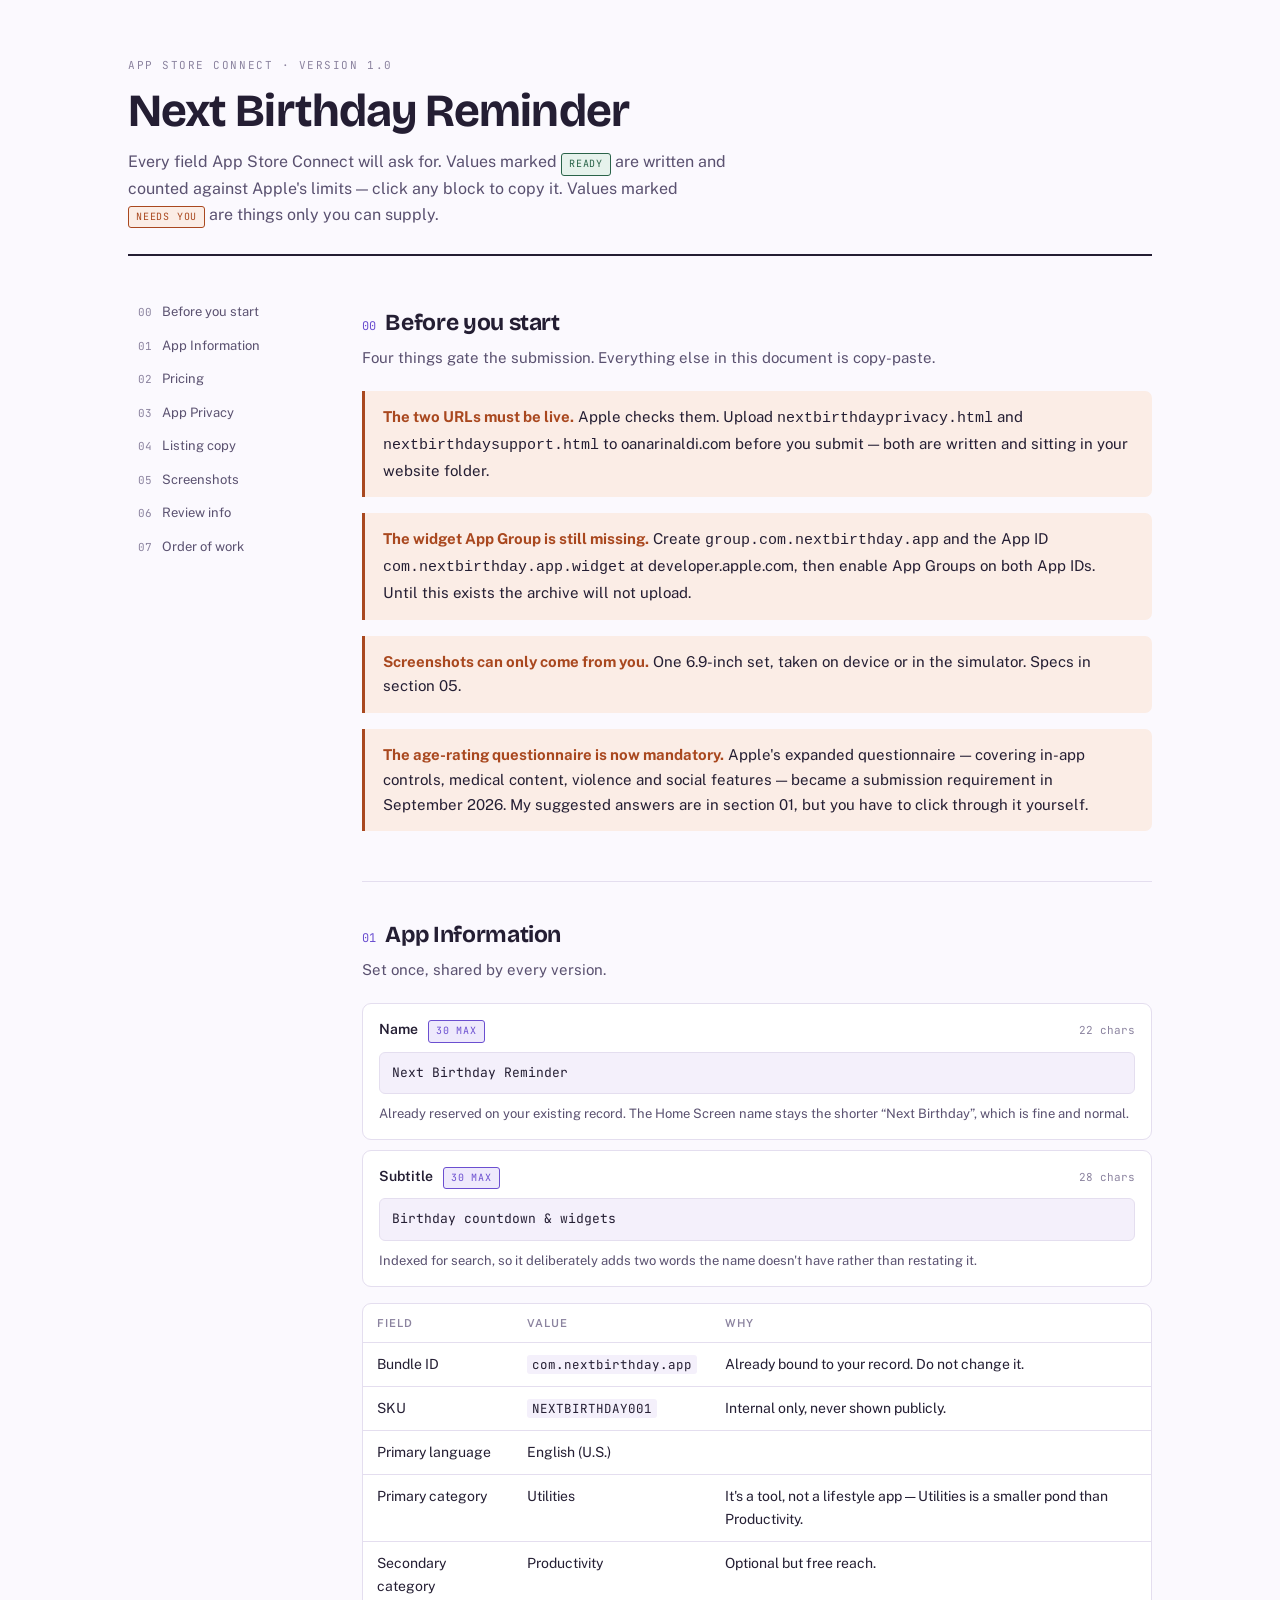
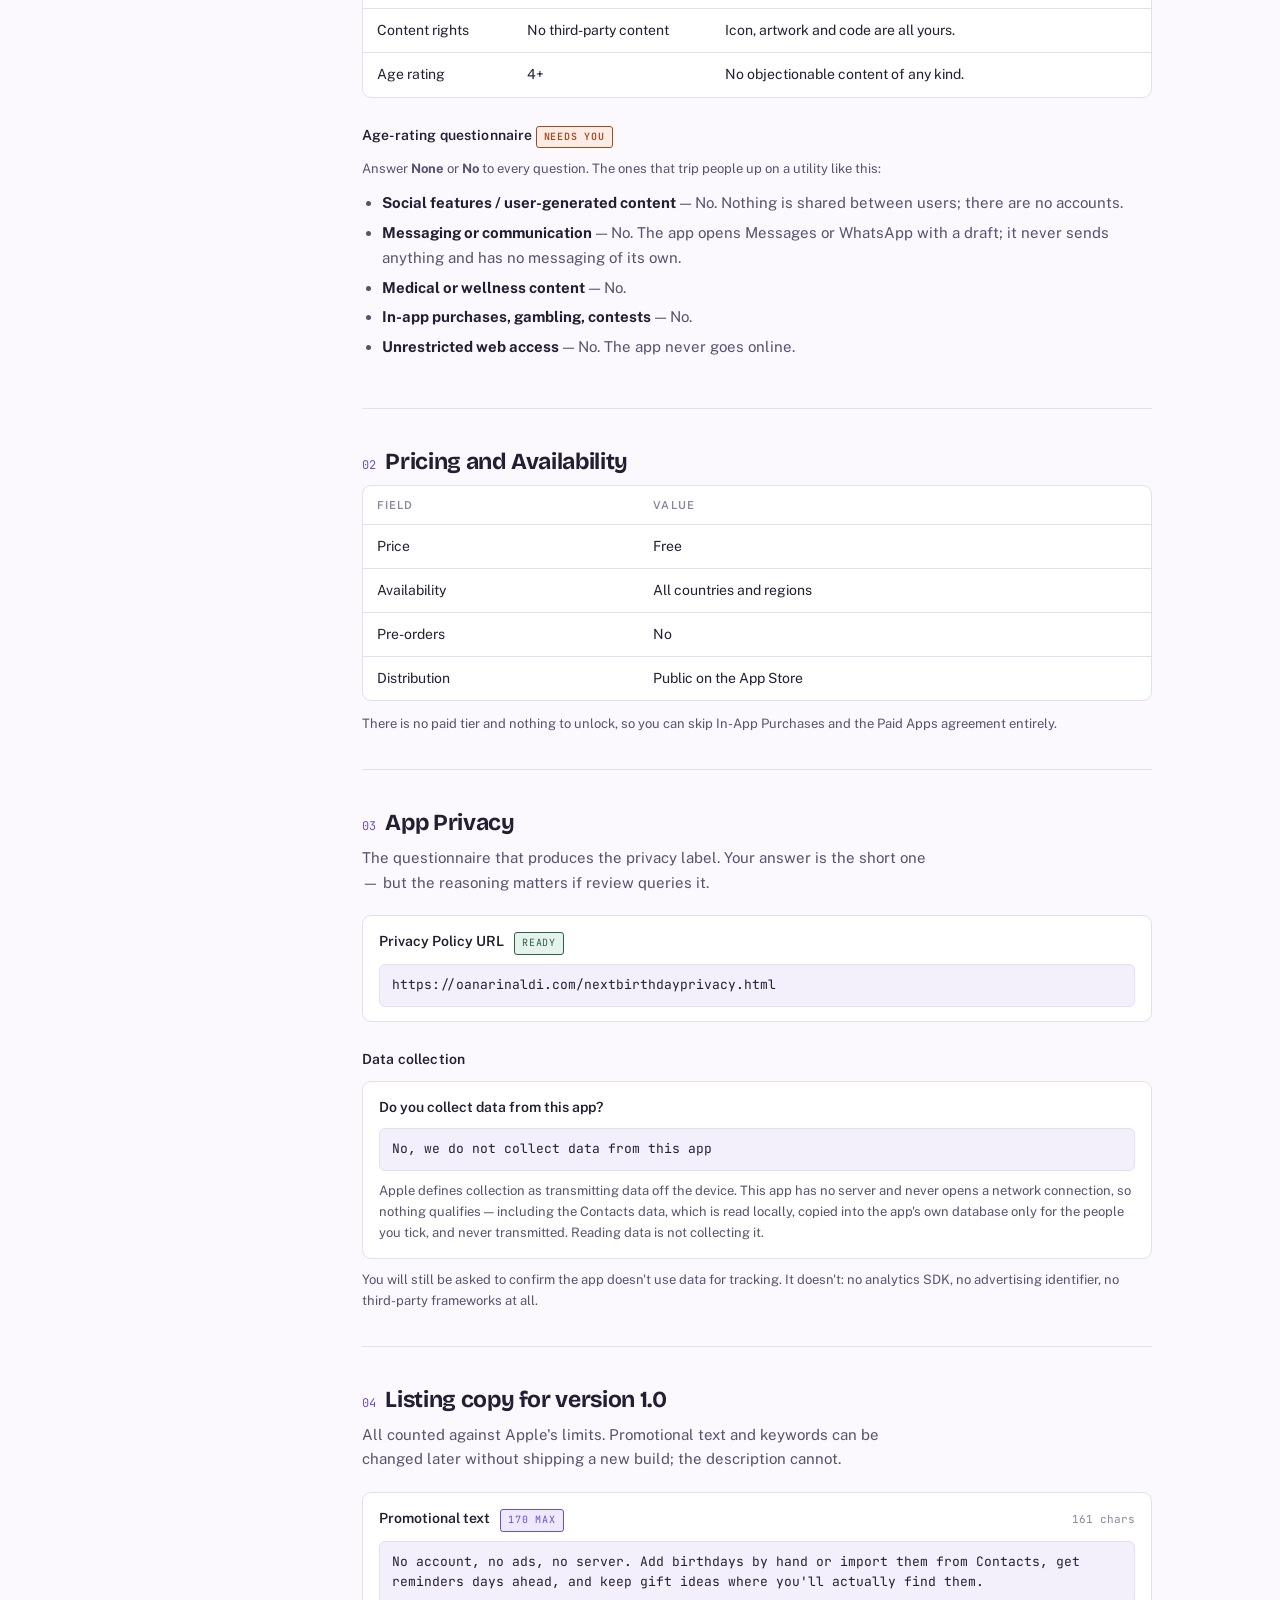
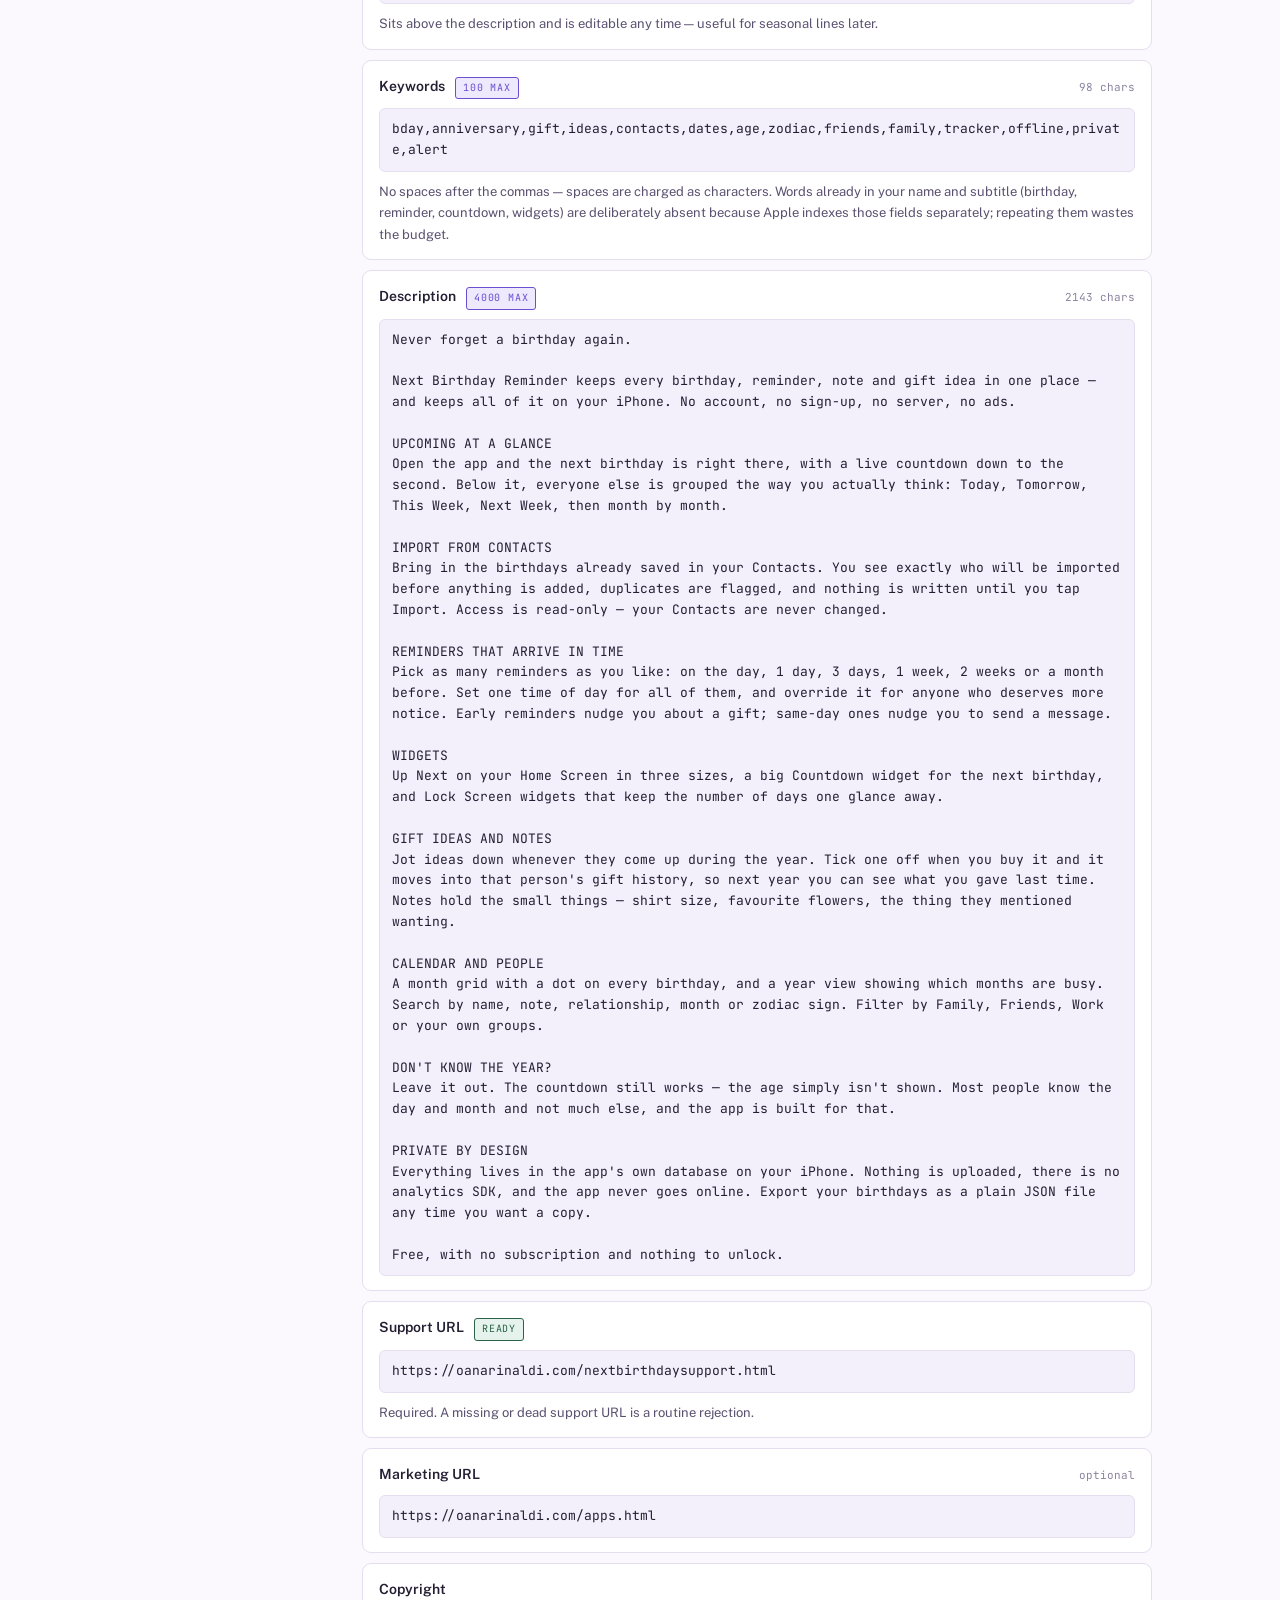
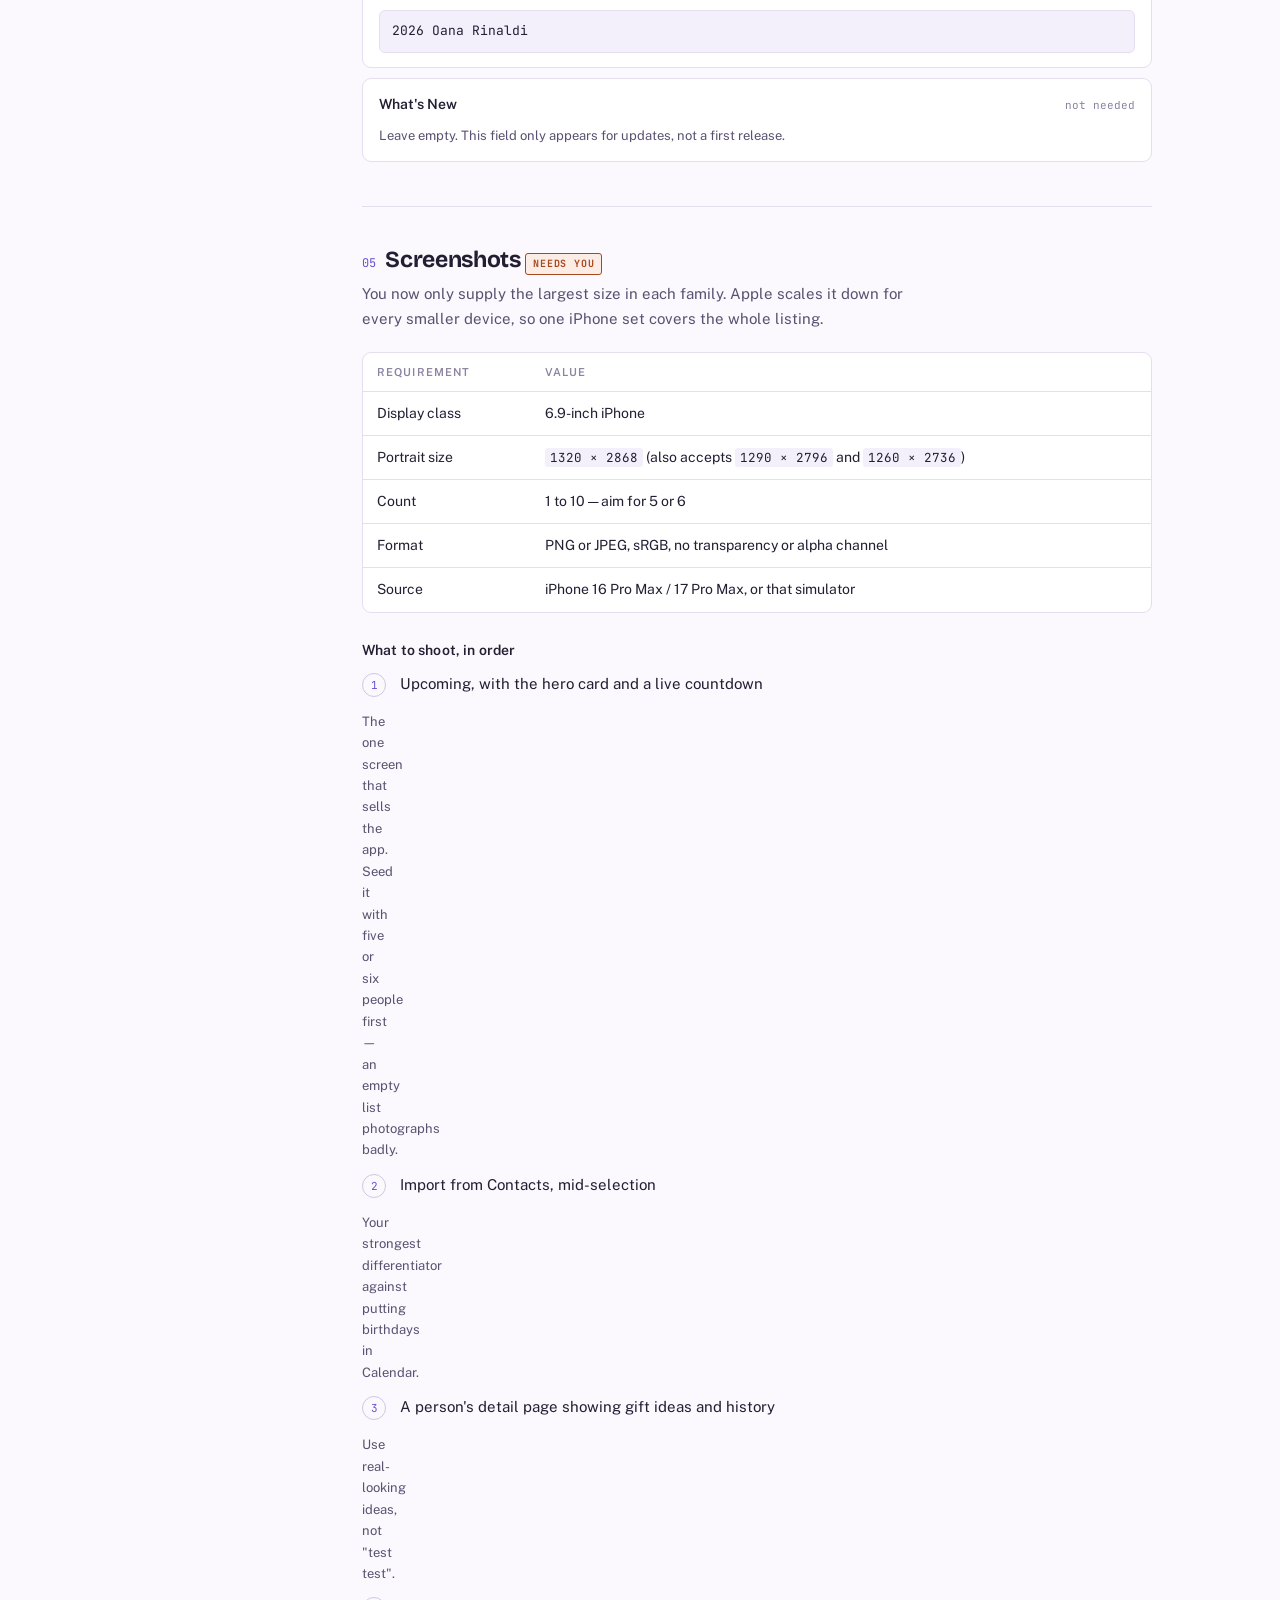
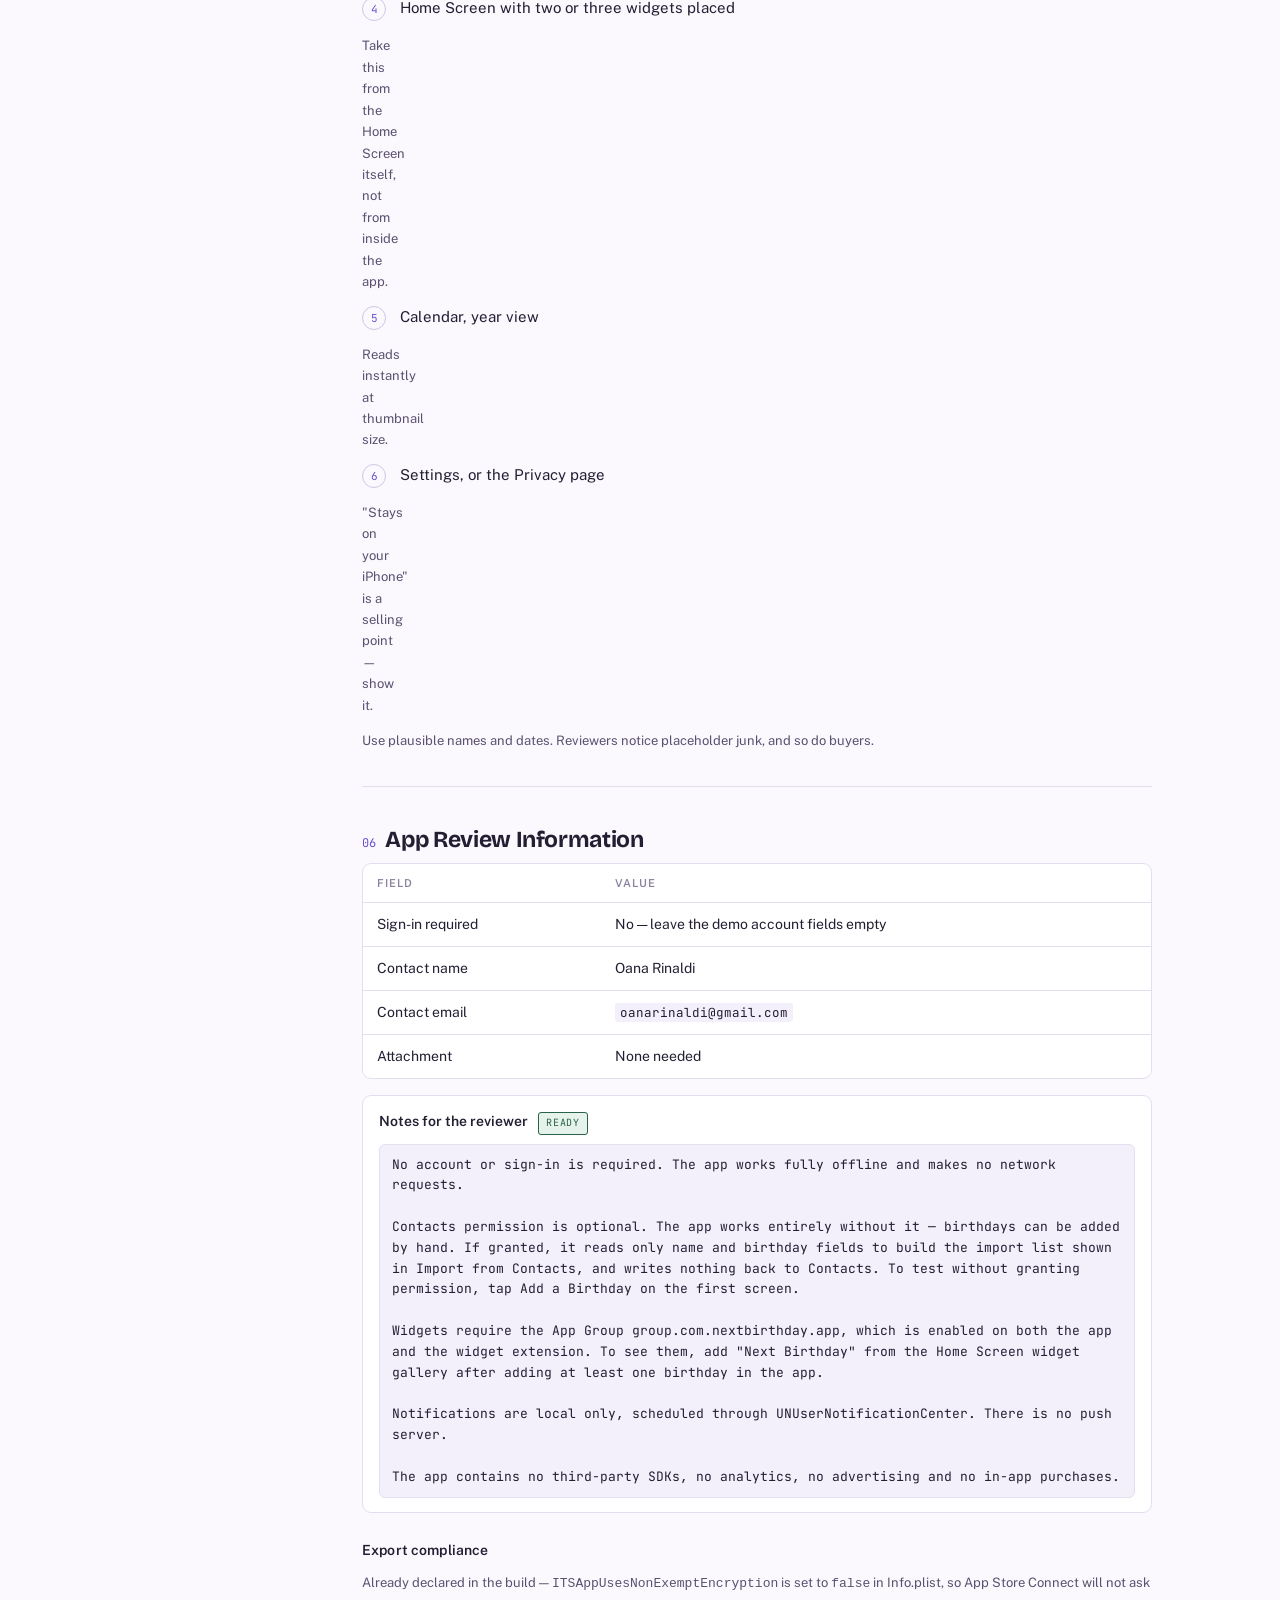
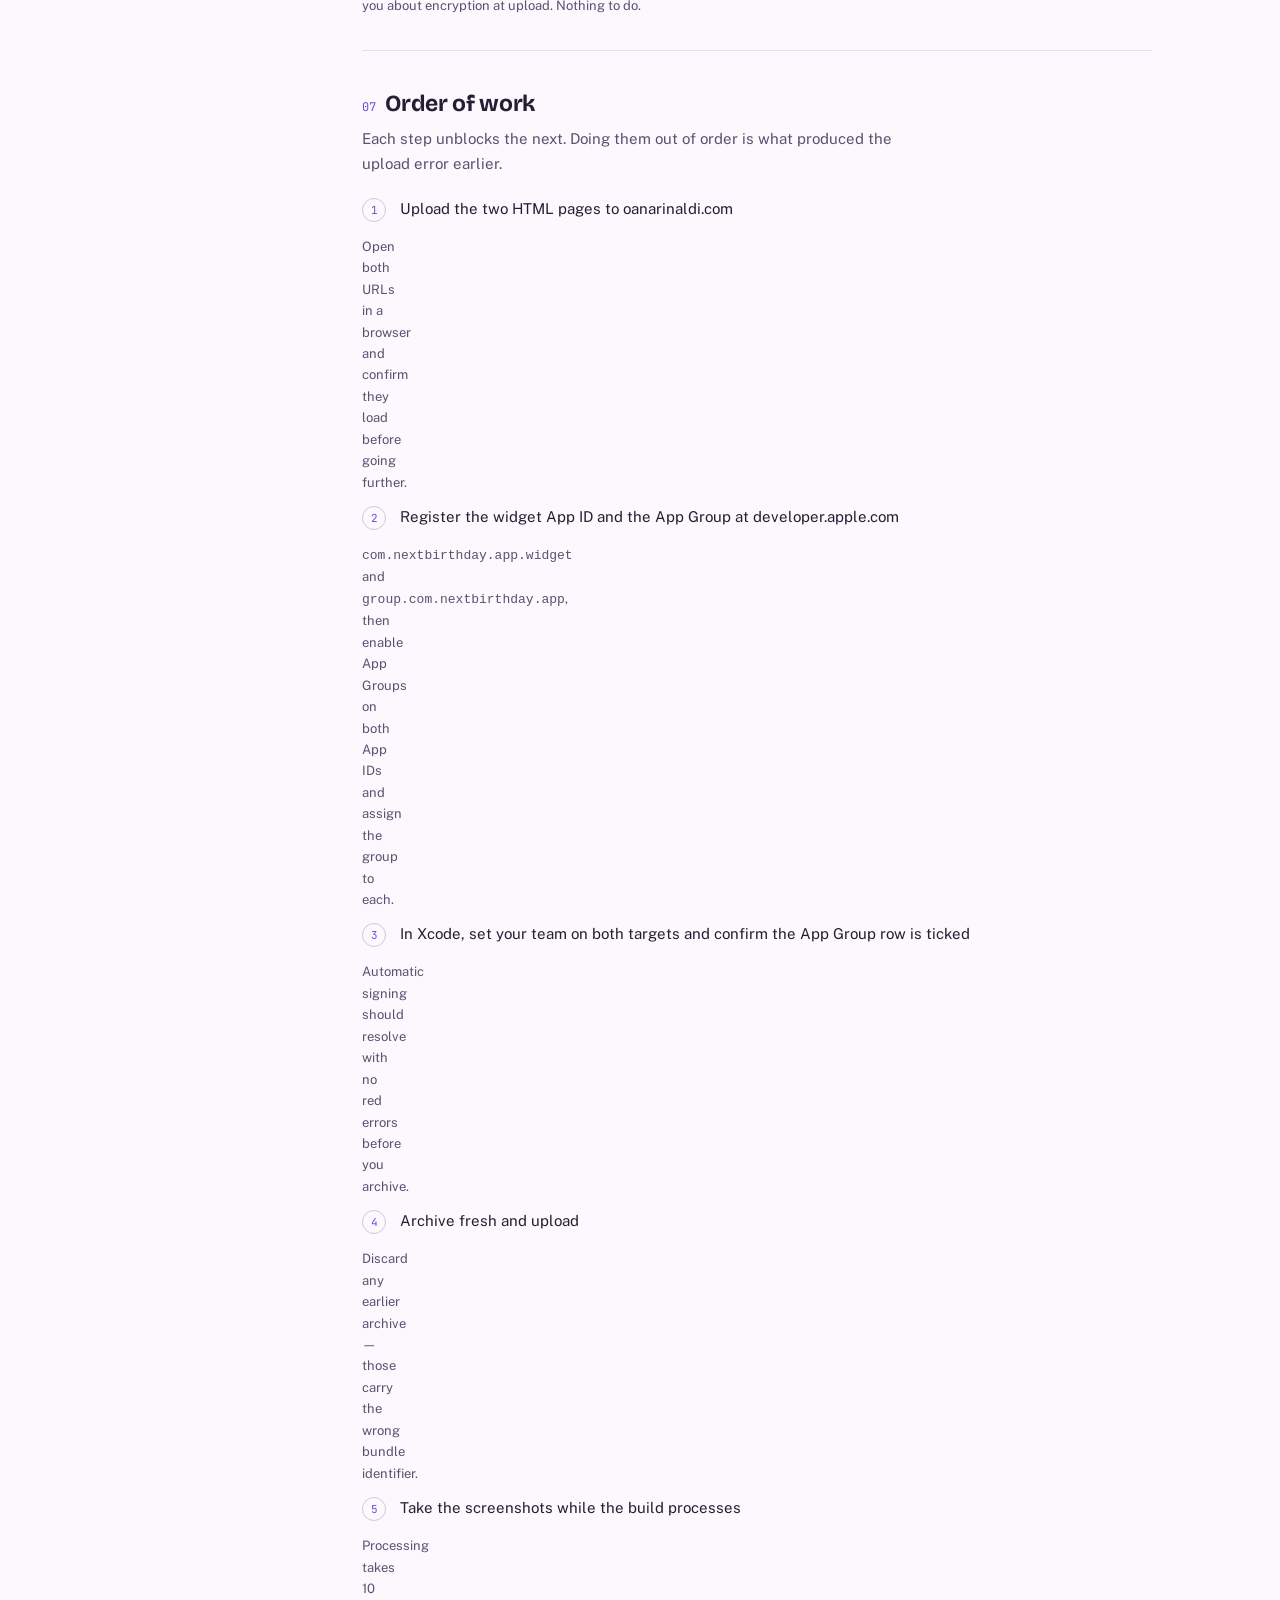
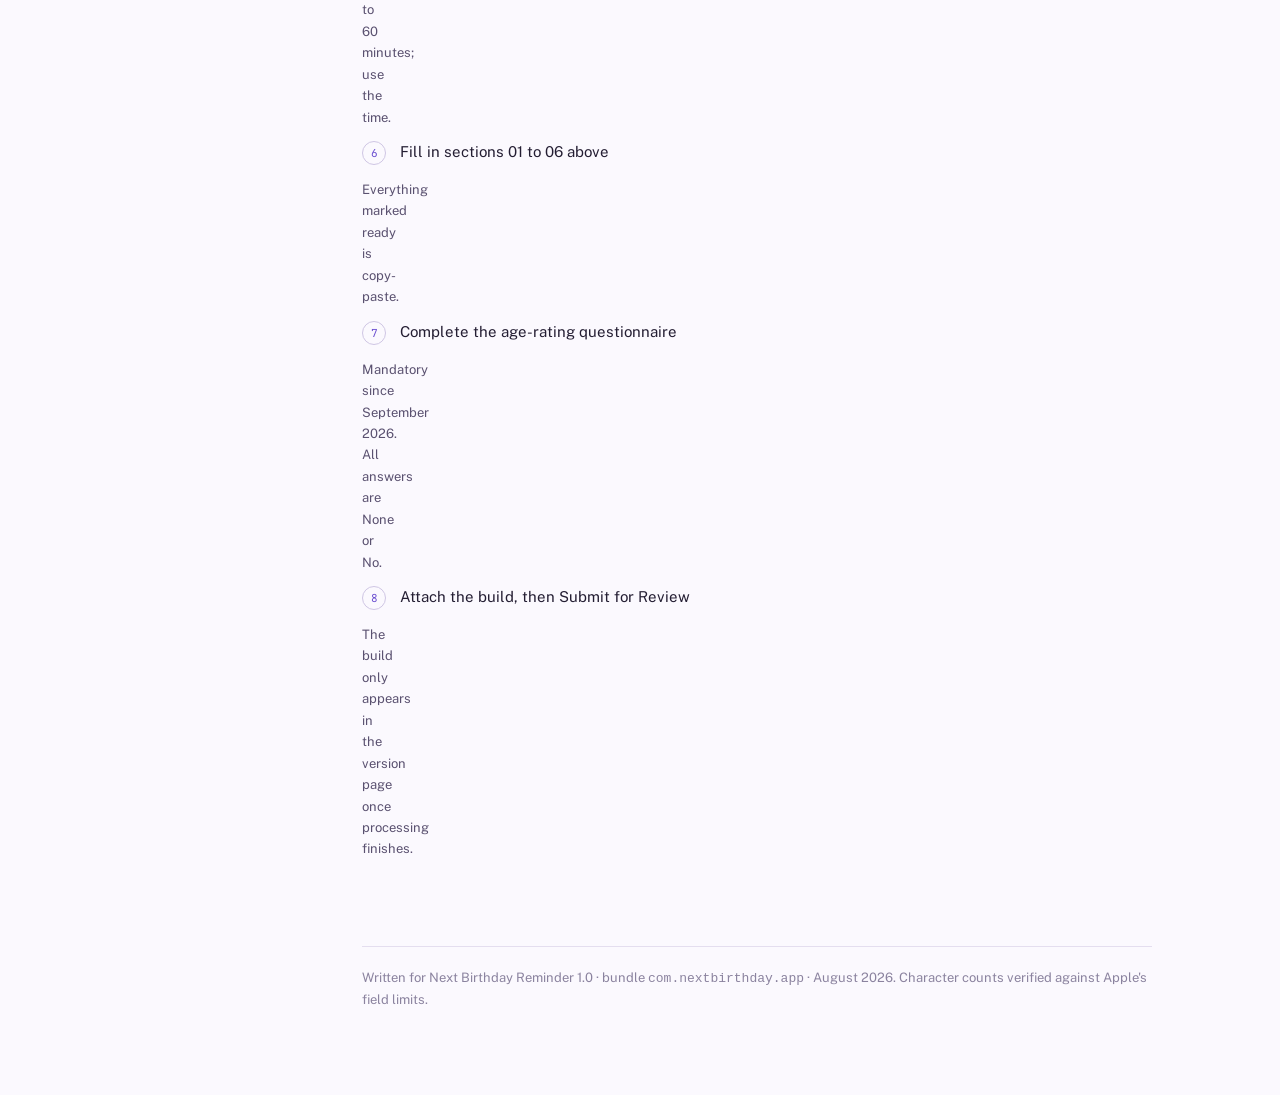
==== APP-STORE-SUBMISSION.html @ 0cb8e8e4 "Initial commit of the Next Birthday iOS app and widgets. Co-authored-by: Cursor <cursoragent@cursor." ====
<!DOCTYPE html>
<html lang="en">
<head>
<meta charset="UTF-8">
<meta name="viewport" content="width=device-width, initial-scale=1">
<title>Next Birthday Reminder — App Store Submission Pack</title>
<style>*,*::before,*::after{box-sizing:border-box}body{margin:0}</style>
<link rel="stylesheet" href="https://fonts.googleapis.com/css2?family=Bricolage+Grotesque:opsz,wght@12..96,500;12..96,700&family=Public+Sans:ital,wght@0,400;0,500;0,600;1,400&family=JetBrains+Mono:wght@400;500&display=swap">

<style>
:root{
  --ground:#FBF9FE; --surface:#FFFFFF; --surface-2:#F4F0FB;
  --ink:#241E33; --ink-2:#5A5170; --ink-3:#8B839F;
  --rule:#E4DEEF; --rule-2:#CFC6E4;
  --accent:#6B4FD0; --accent-soft:#EEE9FC;
  --flag:#A9481F; --flag-soft:#FBEDE6;
  --ok:#2A6349; --ok-soft:#E6F2EC;
}
@media (prefers-color-scheme:dark){
  :root:not([data-theme="light"]){
    --ground:#15121E; --surface:#1D1929; --surface-2:#252036;
    --ink:#F0EBF9; --ink-2:#B7AECF; --ink-3:#867C9F;
    --rule:#332C47; --rule-2:#453C5E;
    --accent:#BBA8FF; --accent-soft:#2A2340;
    --flag:#E5906A; --flag-soft:#33231C;
    --ok:#78C7A1; --ok-soft:#1B2E26;
  }
}
:root[data-theme="dark"]{
  --ground:#15121E; --surface:#1D1929; --surface-2:#252036;
  --ink:#F0EBF9; --ink-2:#B7AECF; --ink-3:#867C9F;
  --rule:#332C47; --rule-2:#453C5E;
  --accent:#BBA8FF; --accent-soft:#2A2340;
  --flag:#E5906A; --flag-soft:#33231C;
  --ok:#78C7A1; --ok-soft:#1B2E26;
}

*{box-sizing:border-box}
body{
  margin:0; background:var(--ground); color:var(--ink);
  font-family:"Public Sans",-apple-system,BlinkMacSystemFont,"Segoe UI",sans-serif;
  font-size:15px; line-height:1.65; -webkit-font-smoothing:antialiased;
}
.wrap{max-width:1080px; margin:0 auto; padding:56px 28px 96px;}

header.masthead{
  display:flex; flex-direction:column; gap:14px;
  padding-bottom:26px; border-bottom:2px solid var(--ink); margin-bottom:8px;
}
.eyebrow{
  font-family:"JetBrains Mono",monospace; font-size:11px; letter-spacing:.14em;
  text-transform:uppercase; color:var(--ink-3);
}
h1{
  font-family:"Bricolage Grotesque","Public Sans",sans-serif; font-weight:700;
  font-size:clamp(30px,5vw,46px); line-height:1.02; margin:0; letter-spacing:-.02em;
  text-wrap:balance;
}
.standfirst{max-width:62ch; color:var(--ink-2); margin:0; font-size:16px;}

.layout{display:grid; grid-template-columns:190px minmax(0,1fr); gap:44px; margin-top:40px;}
@media (max-width:860px){ .layout{grid-template-columns:1fr; gap:24px} nav.rail{position:static !important} }

nav.rail{position:sticky; top:24px; align-self:start; font-size:13px;}
nav.rail ol{list-style:none; margin:0; padding:0; display:flex; flex-direction:column; gap:2px;}
nav.rail a{
  display:flex; gap:10px; padding:5px 8px; border-radius:5px;
  color:var(--ink-2); text-decoration:none; border-left:2px solid transparent;
}
nav.rail a:hover,nav.rail a:focus-visible{background:var(--surface-2); color:var(--ink); border-left-color:var(--accent);}
nav.rail .n{font-family:"JetBrains Mono",monospace; font-size:11px; color:var(--ink-3); padding-top:2px;}

section.block{padding:34px 0; border-top:1px solid var(--rule);}
section.block:first-of-type{border-top:none; padding-top:8px;}
h2{
  font-family:"Bricolage Grotesque","Public Sans",sans-serif; font-weight:700;
  font-size:23px; margin:0 0 4px; letter-spacing:-.015em; text-wrap:balance;
}
h2 .num{font-family:"JetBrains Mono",monospace; font-size:12px; color:var(--accent); margin-right:10px; font-weight:400;}
.lede{color:var(--ink-2); margin:0 0 20px; max-width:64ch;}
h3{font-family:"Public Sans",sans-serif; font-size:14px; font-weight:600; margin:26px 0 10px; letter-spacing:.01em;}

.field{
  background:var(--surface); border:1px solid var(--rule); border-radius:9px;
  padding:14px 16px; display:flex; flex-direction:column; gap:9px; margin-bottom:10px;
}
.fhead{display:flex; align-items:baseline; gap:10px; flex-wrap:wrap;}
.flabel{font-weight:600; font-size:14px;}
.fmeta{font-family:"JetBrains Mono",monospace; font-size:11px; color:var(--ink-3); margin-left:auto; font-variant-numeric:tabular-nums;}
.note{font-size:13px; color:var(--ink-2); margin:0;}

.val{
  font-family:"JetBrains Mono",monospace; font-size:13px; line-height:1.6;
  background:var(--surface-2); border:1px solid var(--rule); border-radius:6px;
  padding:10px 12px; margin:0; white-space:pre-wrap; word-break:break-word;
  cursor:pointer; position:relative; transition:border-color .15s;
}
.val:hover,.val:focus-visible{border-color:var(--accent);}
.val::after{
  content:attr(data-hint); position:absolute; top:6px; right:8px;
  font-size:10px; letter-spacing:.08em; text-transform:uppercase;
  color:var(--ink-3); opacity:0; transition:opacity .15s;
}
.val:hover::after,.val:focus-visible::after,.val.copied::after{opacity:1;}
.val.copied{border-color:var(--ok);}
.val.copied::after{content:"copied"; color:var(--ok);}
.val.tall{max-height:none;}

.chip{
  display:inline-block; font-family:"JetBrains Mono",monospace; font-size:10px;
  letter-spacing:.08em; text-transform:uppercase; padding:2px 7px; border-radius:3px;
  border:1px solid currentColor; white-space:nowrap;
}
.chip.you{color:var(--flag); background:var(--flag-soft);}
.chip.ready{color:var(--ok); background:var(--ok-soft);}
.chip.limit{color:var(--accent); background:var(--accent-soft);}

.callout{
  border-left:3px solid var(--flag); background:var(--flag-soft);
  padding:14px 18px; border-radius:0 7px 7px 0; margin:0 0 16px;
}
.callout p{margin:0 0 8px;} .callout p:last-child{margin:0;}
.callout strong{color:var(--flag);}

table{width:100%; border-collapse:collapse; font-size:14px; margin:0;}
.scroller{overflow-x:auto; border:1px solid var(--rule); border-radius:9px; background:var(--surface);}
th,td{text-align:left; padding:10px 14px; border-bottom:1px solid var(--rule); vertical-align:top;}
th{font-size:11px; letter-spacing:.1em; text-transform:uppercase; color:var(--ink-3); font-weight:600; white-space:nowrap;}
tbody tr:last-child td{border-bottom:none;}
td code{font-family:"JetBrains Mono",monospace; font-size:12.5px; background:var(--surface-2); padding:1px 5px; border-radius:3px;}

ul.plain{margin:0 0 14px; padding-left:20px; color:var(--ink-2);}
ul.plain li{margin-bottom:5px;}
ul.plain li strong{color:var(--ink);}

ol.steps{counter-reset:s; list-style:none; margin:0; padding:0; display:flex; flex-direction:column; gap:12px;}
ol.steps li{counter-increment:s; display:grid; grid-template-columns:26px 1fr; gap:12px; align-items:start;}
ol.steps li::before{
  content:counter(s); font-family:"JetBrains Mono",monospace; font-size:11px;
  width:24px; height:24px; border-radius:50%; border:1px solid var(--rule-2);
  display:flex; align-items:center; justify-content:center; color:var(--accent); margin-top:1px;
}
ol.steps p{margin:0;} ol.steps .sub{font-size:13px; color:var(--ink-2); margin-top:2px;}

footer.end{margin-top:52px; padding-top:20px; border-top:1px solid var(--rule); font-size:13px; color:var(--ink-3);}
a{color:var(--accent);}
@media (prefers-reduced-motion:reduce){*{transition:none !important}}
</style>
</head>
<body>
<div class="wrap">

<header class="masthead">
  <div class="eyebrow">App Store Connect · version 1.0</div>
  <h1>Next Birthday Reminder</h1>
  <p class="standfirst">Every field App Store Connect will ask for. Values marked <span class="chip ready">ready</span> are written and counted against Apple's limits — click any block to copy it. Values marked <span class="chip you">needs you</span> are things only you can supply.</p>
</header>

<div class="layout">

<nav class="rail" aria-label="Sections">
  <ol>
    <li><a href="#blockers"><span class="n">00</span> Before you start</a></li>
    <li><a href="#appinfo"><span class="n">01</span> App Information</a></li>
    <li><a href="#pricing"><span class="n">02</span> Pricing</a></li>
    <li><a href="#privacy"><span class="n">03</span> App Privacy</a></li>
    <li><a href="#listing"><span class="n">04</span> Listing copy</a></li>
    <li><a href="#shots"><span class="n">05</span> Screenshots</a></li>
    <li><a href="#review"><span class="n">06</span> Review info</a></li>
    <li><a href="#order"><span class="n">07</span> Order of work</a></li>
  </ol>
</nav>

<main>

<section class="block" id="blockers">
  <h2><span class="num">00</span>Before you start</h2>
  <p class="lede">Four things gate the submission. Everything else in this document is copy-paste.</p>

  <div class="callout">
    <p><strong>The two URLs must be live.</strong> Apple checks them. Upload <code>nextbirthdayprivacy.html</code> and <code>nextbirthdaysupport.html</code> to oanarinaldi.com before you submit — both are written and sitting in your website folder.</p>
  </div>
  <div class="callout">
    <p><strong>The widget App Group is still missing.</strong> Create <code>group.com.nextbirthday.app</code> and the App ID <code>com.nextbirthday.app.widget</code> at developer.apple.com, then enable App Groups on both App IDs. Until this exists the archive will not upload.</p>
  </div>
  <div class="callout">
    <p><strong>Screenshots can only come from you.</strong> One 6.9-inch set, taken on device or in the simulator. Specs in section 05.</p>
  </div>
  <div class="callout">
    <p><strong>The age-rating questionnaire is now mandatory.</strong> Apple's expanded questionnaire — covering in-app controls, medical content, violence and social features — became a submission requirement in September 2026. My suggested answers are in section 01, but you have to click through it yourself.</p>
  </div>
</section>

<section class="block" id="appinfo">
  <h2><span class="num">01</span>App Information</h2>
  <p class="lede">Set once, shared by every version.</p>

  <div class="field">
    <div class="fhead"><span class="flabel">Name</span><span class="chip limit">30 max</span><span class="fmeta">22 chars</span></div>
    <pre class="val" data-hint="click to copy" tabindex="0">Next Birthday Reminder</pre>
    <p class="note">Already reserved on your existing record. The Home Screen name stays the shorter “Next Birthday”, which is fine and normal.</p>
  </div>

  <div class="field">
    <div class="fhead"><span class="flabel">Subtitle</span><span class="chip limit">30 max</span><span class="fmeta">28 chars</span></div>
    <pre class="val" data-hint="click to copy" tabindex="0">Birthday countdown &amp; widgets</pre>
    <p class="note">Indexed for search, so it deliberately adds two words the name doesn't have rather than restating it.</p>
  </div>

  <div class="scroller" style="margin-top:16px">
    <table>
      <thead><tr><th>Field</th><th>Value</th><th>Why</th></tr></thead>
      <tbody>
        <tr><td>Bundle ID</td><td><code>com.nextbirthday.app</code></td><td>Already bound to your record. Do not change it.</td></tr>
        <tr><td>SKU</td><td><code>NEXTBIRTHDAY001</code></td><td>Internal only, never shown publicly.</td></tr>
        <tr><td>Primary language</td><td>English (U.S.)</td><td></td></tr>
        <tr><td>Primary category</td><td>Utilities</td><td>It's a tool, not a lifestyle app — Utilities is a smaller pond than Productivity.</td></tr>
        <tr><td>Secondary category</td><td>Productivity</td><td>Optional but free reach.</td></tr>
        <tr><td>Content rights</td><td>No third-party content</td><td>Icon, artwork and code are all yours.</td></tr>
        <tr><td>Age rating</td><td>4+</td><td>No objectionable content of any kind.</td></tr>
      </tbody>
    </table>
  </div>

  <h3>Age-rating questionnaire <span class="chip you">needs you</span></h3>
  <p class="note" style="margin-bottom:12px">Answer <strong>None</strong> or <strong>No</strong> to every question. The ones that trip people up on a utility like this:</p>
  <ul class="plain">
    <li><strong>Social features / user-generated content</strong> — No. Nothing is shared between users; there are no accounts.</li>
    <li><strong>Messaging or communication</strong> — No. The app opens Messages or WhatsApp with a draft; it never sends anything and has no messaging of its own.</li>
    <li><strong>Medical or wellness content</strong> — No.</li>
    <li><strong>In-app purchases, gambling, contests</strong> — No.</li>
    <li><strong>Unrestricted web access</strong> — No. The app never goes online.</li>
  </ul>
</section>

<section class="block" id="pricing">
  <h2><span class="num">02</span>Pricing and Availability</h2>
  <div class="scroller">
    <table>
      <thead><tr><th>Field</th><th>Value</th></tr></thead>
      <tbody>
        <tr><td>Price</td><td>Free</td></tr>
        <tr><td>Availability</td><td>All countries and regions</td></tr>
        <tr><td>Pre-orders</td><td>No</td></tr>
        <tr><td>Distribution</td><td>Public on the App Store</td></tr>
      </tbody>
    </table>
  </div>
  <p class="note" style="margin-top:12px">There is no paid tier and nothing to unlock, so you can skip In-App Purchases and the Paid Apps agreement entirely.</p>
</section>

<section class="block" id="privacy">
  <h2><span class="num">03</span>App Privacy</h2>
  <p class="lede">The questionnaire that produces the privacy label. Your answer is the short one — but the reasoning matters if review queries it.</p>

  <div class="field">
    <div class="fhead"><span class="flabel">Privacy Policy URL</span><span class="chip ready">ready</span></div>
    <pre class="val" data-hint="click to copy" tabindex="0">https://oanarinaldi.com/nextbirthdayprivacy.html</pre>
  </div>

  <h3>Data collection</h3>
  <div class="field">
    <div class="fhead"><span class="flabel">Do you collect data from this app?</span></div>
    <pre class="val" data-hint="click to copy" tabindex="0">No, we do not collect data from this app</pre>
    <p class="note">Apple defines collection as transmitting data off the device. This app has no server and never opens a network connection, so nothing qualifies — including the Contacts data, which is read locally, copied into the app's own database only for the people you tick, and never transmitted. Reading data is not collecting it.</p>
  </div>

  <p class="note">You will still be asked to confirm the app doesn't use data for tracking. It doesn't: no analytics SDK, no advertising identifier, no third-party frameworks at all.</p>
</section>

<section class="block" id="listing">
  <h2><span class="num">04</span>Listing copy for version 1.0</h2>
  <p class="lede">All counted against Apple's limits. Promotional text and keywords can be changed later without shipping a new build; the description cannot.</p>

  <div class="field">
    <div class="fhead"><span class="flabel">Promotional text</span><span class="chip limit">170 max</span><span class="fmeta">161 chars</span></div>
    <pre class="val" data-hint="click to copy" tabindex="0">No account, no ads, no server. Add birthdays by hand or import them from Contacts, get reminders days ahead, and keep gift ideas where you'll actually find them.</pre>
    <p class="note">Sits above the description and is editable any time — useful for seasonal lines later.</p>
  </div>

  <div class="field">
    <div class="fhead"><span class="flabel">Keywords</span><span class="chip limit">100 max</span><span class="fmeta">98 chars</span></div>
    <pre class="val" data-hint="click to copy" tabindex="0">bday,anniversary,gift,ideas,contacts,dates,age,zodiac,friends,family,tracker,offline,private,alert</pre>
    <p class="note">No spaces after the commas — spaces are charged as characters. Words already in your name and subtitle (birthday, reminder, countdown, widgets) are deliberately absent because Apple indexes those fields separately; repeating them wastes the budget.</p>
  </div>

  <div class="field">
    <div class="fhead"><span class="flabel">Description</span><span class="chip limit">4000 max</span><span class="fmeta">2143 chars</span></div>
    <pre class="val tall" data-hint="click to copy" tabindex="0">Never forget a birthday again.

Next Birthday Reminder keeps every birthday, reminder, note and gift idea in one place — and keeps all of it on your iPhone. No account, no sign-up, no server, no ads.

UPCOMING AT A GLANCE
Open the app and the next birthday is right there, with a live countdown down to the second. Below it, everyone else is grouped the way you actually think: Today, Tomorrow, This Week, Next Week, then month by month.

IMPORT FROM CONTACTS
Bring in the birthdays already saved in your Contacts. You see exactly who will be imported before anything is added, duplicates are flagged, and nothing is written until you tap Import. Access is read-only — your Contacts are never changed.

REMINDERS THAT ARRIVE IN TIME
Pick as many reminders as you like: on the day, 1 day, 3 days, 1 week, 2 weeks or a month before. Set one time of day for all of them, and override it for anyone who deserves more notice. Early reminders nudge you about a gift; same-day ones nudge you to send a message.

WIDGETS
Up Next on your Home Screen in three sizes, a big Countdown widget for the next birthday, and Lock Screen widgets that keep the number of days one glance away.

GIFT IDEAS AND NOTES
Jot ideas down whenever they come up during the year. Tick one off when you buy it and it moves into that person's gift history, so next year you can see what you gave last time. Notes hold the small things — shirt size, favourite flowers, the thing they mentioned wanting.

CALENDAR AND PEOPLE
A month grid with a dot on every birthday, and a year view showing which months are busy. Search by name, note, relationship, month or zodiac sign. Filter by Family, Friends, Work or your own groups.

DON'T KNOW THE YEAR?
Leave it out. The countdown still works — the age simply isn't shown. Most people know the day and month and not much else, and the app is built for that.

PRIVATE BY DESIGN
Everything lives in the app's own database on your iPhone. Nothing is uploaded, there is no analytics SDK, and the app never goes online. Export your birthdays as a plain JSON file any time you want a copy.

Free, with no subscription and nothing to unlock.</pre>
  </div>

  <div class="field">
    <div class="fhead"><span class="flabel">Support URL</span><span class="chip ready">ready</span></div>
    <pre class="val" data-hint="click to copy" tabindex="0">https://oanarinaldi.com/nextbirthdaysupport.html</pre>
    <p class="note">Required. A missing or dead support URL is a routine rejection.</p>
  </div>

  <div class="field">
    <div class="fhead"><span class="flabel">Marketing URL</span><span class="fmeta">optional</span></div>
    <pre class="val" data-hint="click to copy" tabindex="0">https://oanarinaldi.com/apps.html</pre>
  </div>

  <div class="field">
    <div class="fhead"><span class="flabel">Copyright</span></div>
    <pre class="val" data-hint="click to copy" tabindex="0">2026 Oana Rinaldi</pre>
  </div>

  <div class="field">
    <div class="fhead"><span class="flabel">What's New</span><span class="fmeta">not needed</span></div>
    <p class="note">Leave empty. This field only appears for updates, not a first release.</p>
  </div>
</section>

<section class="block" id="shots">
  <h2><span class="num">05</span>Screenshots <span class="chip you">needs you</span></h2>
  <p class="lede">You now only supply the largest size in each family. Apple scales it down for every smaller device, so one iPhone set covers the whole listing.</p>

  <div class="scroller">
    <table>
      <thead><tr><th>Requirement</th><th>Value</th></tr></thead>
      <tbody>
        <tr><td>Display class</td><td>6.9-inch iPhone</td></tr>
        <tr><td>Portrait size</td><td><code>1320 × 2868</code> (also accepts <code>1290 × 2796</code> and <code>1260 × 2736</code>)</td></tr>
        <tr><td>Count</td><td>1 to 10 — aim for 5 or 6</td></tr>
        <tr><td>Format</td><td>PNG or JPEG, sRGB, no transparency or alpha channel</td></tr>
        <tr><td>Source</td><td>iPhone 16 Pro Max / 17 Pro Max, or that simulator</td></tr>
      </tbody>
    </table>
  </div>

  <h3>What to shoot, in order</h3>
  <ol class="steps">
    <li><p>Upcoming, with the hero card and a live countdown</p><p class="sub">The one screen that sells the app. Seed it with five or six people first — an empty list photographs badly.</p></li>
    <li><p>Import from Contacts, mid-selection</p><p class="sub">Your strongest differentiator against putting birthdays in Calendar.</p></li>
    <li><p>A person's detail page showing gift ideas and history</p><p class="sub">Use real-looking ideas, not "test test".</p></li>
    <li><p>Home Screen with two or three widgets placed</p><p class="sub">Take this from the Home Screen itself, not from inside the app.</p></li>
    <li><p>Calendar, year view</p><p class="sub">Reads instantly at thumbnail size.</p></li>
    <li><p>Settings, or the Privacy page</p><p class="sub">"Stays on your iPhone" is a selling point — show it.</p></li>
  </ol>
  <p class="note" style="margin-top:14px">Use plausible names and dates. Reviewers notice placeholder junk, and so do buyers.</p>
</section>

<section class="block" id="review">
  <h2><span class="num">06</span>App Review Information</h2>

  <div class="scroller" style="margin-bottom:16px">
    <table>
      <thead><tr><th>Field</th><th>Value</th></tr></thead>
      <tbody>
        <tr><td>Sign-in required</td><td>No — leave the demo account fields empty</td></tr>
        <tr><td>Contact name</td><td>Oana Rinaldi</td></tr>
        <tr><td>Contact email</td><td><code>oanarinaldi@gmail.com</code></td></tr>
        <tr><td>Attachment</td><td>None needed</td></tr>
      </tbody>
    </table>
  </div>

  <div class="field">
    <div class="fhead"><span class="flabel">Notes for the reviewer</span><span class="chip ready">ready</span></div>
    <pre class="val tall" data-hint="click to copy" tabindex="0">No account or sign-in is required. The app works fully offline and makes no network requests.

Contacts permission is optional. The app works entirely without it — birthdays can be added by hand. If granted, it reads only name and birthday fields to build the import list shown in Import from Contacts, and writes nothing back to Contacts. To test without granting permission, tap Add a Birthday on the first screen.

Widgets require the App Group group.com.nextbirthday.app, which is enabled on both the app and the widget extension. To see them, add "Next Birthday" from the Home Screen widget gallery after adding at least one birthday in the app.

Notifications are local only, scheduled through UNUserNotificationCenter. There is no push server.

The app contains no third-party SDKs, no analytics, no advertising and no in-app purchases.</pre>
  </div>

  <h3>Export compliance</h3>
  <p class="note">Already declared in the build — <code>ITSAppUsesNonExemptEncryption</code> is set to <code>false</code> in Info.plist, so App Store Connect will not ask you about encryption at upload. Nothing to do.</p>
</section>

<section class="block" id="order">
  <h2><span class="num">07</span>Order of work</h2>
  <p class="lede">Each step unblocks the next. Doing them out of order is what produced the upload error earlier.</p>

  <ol class="steps">
    <li><p>Upload the two HTML pages to oanarinaldi.com</p><p class="sub">Open both URLs in a browser and confirm they load before going further.</p></li>
    <li><p>Register the widget App ID and the App Group at developer.apple.com</p><p class="sub"><code>com.nextbirthday.app.widget</code> and <code>group.com.nextbirthday.app</code>, then enable App Groups on both App IDs and assign the group to each.</p></li>
    <li><p>In Xcode, set your team on both targets and confirm the App Group row is ticked</p><p class="sub">Automatic signing should resolve with no red errors before you archive.</p></li>
    <li><p>Archive fresh and upload</p><p class="sub">Discard any earlier archive — those carry the wrong bundle identifier.</p></li>
    <li><p>Take the screenshots while the build processes</p><p class="sub">Processing takes 10 to 60 minutes; use the time.</p></li>
    <li><p>Fill in sections 01 to 06 above</p><p class="sub">Everything marked ready is copy-paste.</p></li>
    <li><p>Complete the age-rating questionnaire</p><p class="sub">Mandatory since September 2026. All answers are None or No.</p></li>
    <li><p>Attach the build, then Submit for Review</p><p class="sub">The build only appears in the version page once processing finishes.</p></li>
  </ol>
</section>

<footer class="end">
  Written for Next Birthday Reminder 1.0 · bundle <code>com.nextbirthday.app</code> · August 2026. Character counts verified against Apple's field limits.
</footer>

</main>
</div>
</div>

<script>
document.querySelectorAll('.val').forEach(function(el){
  function grab(){
    var text = el.textContent;
    try{
      var r = document.createRange(); r.selectNodeContents(el);
      var s = window.getSelection(); s.removeAllRanges(); s.addRange(r);
    }catch(e){}
    try{
      navigator.clipboard.writeText(text).then(function(){
        el.classList.add('copied');
        setTimeout(function(){ el.classList.remove('copied'); }, 1600);
      }, function(){});
    }catch(e){}
  }
  el.addEventListener('click', grab);
  el.addEventListener('keydown', function(e){
    if(e.key === 'Enter' || e.key === ' '){ e.preventDefault(); grab(); }
  });
});
</script>
</body>
</html>
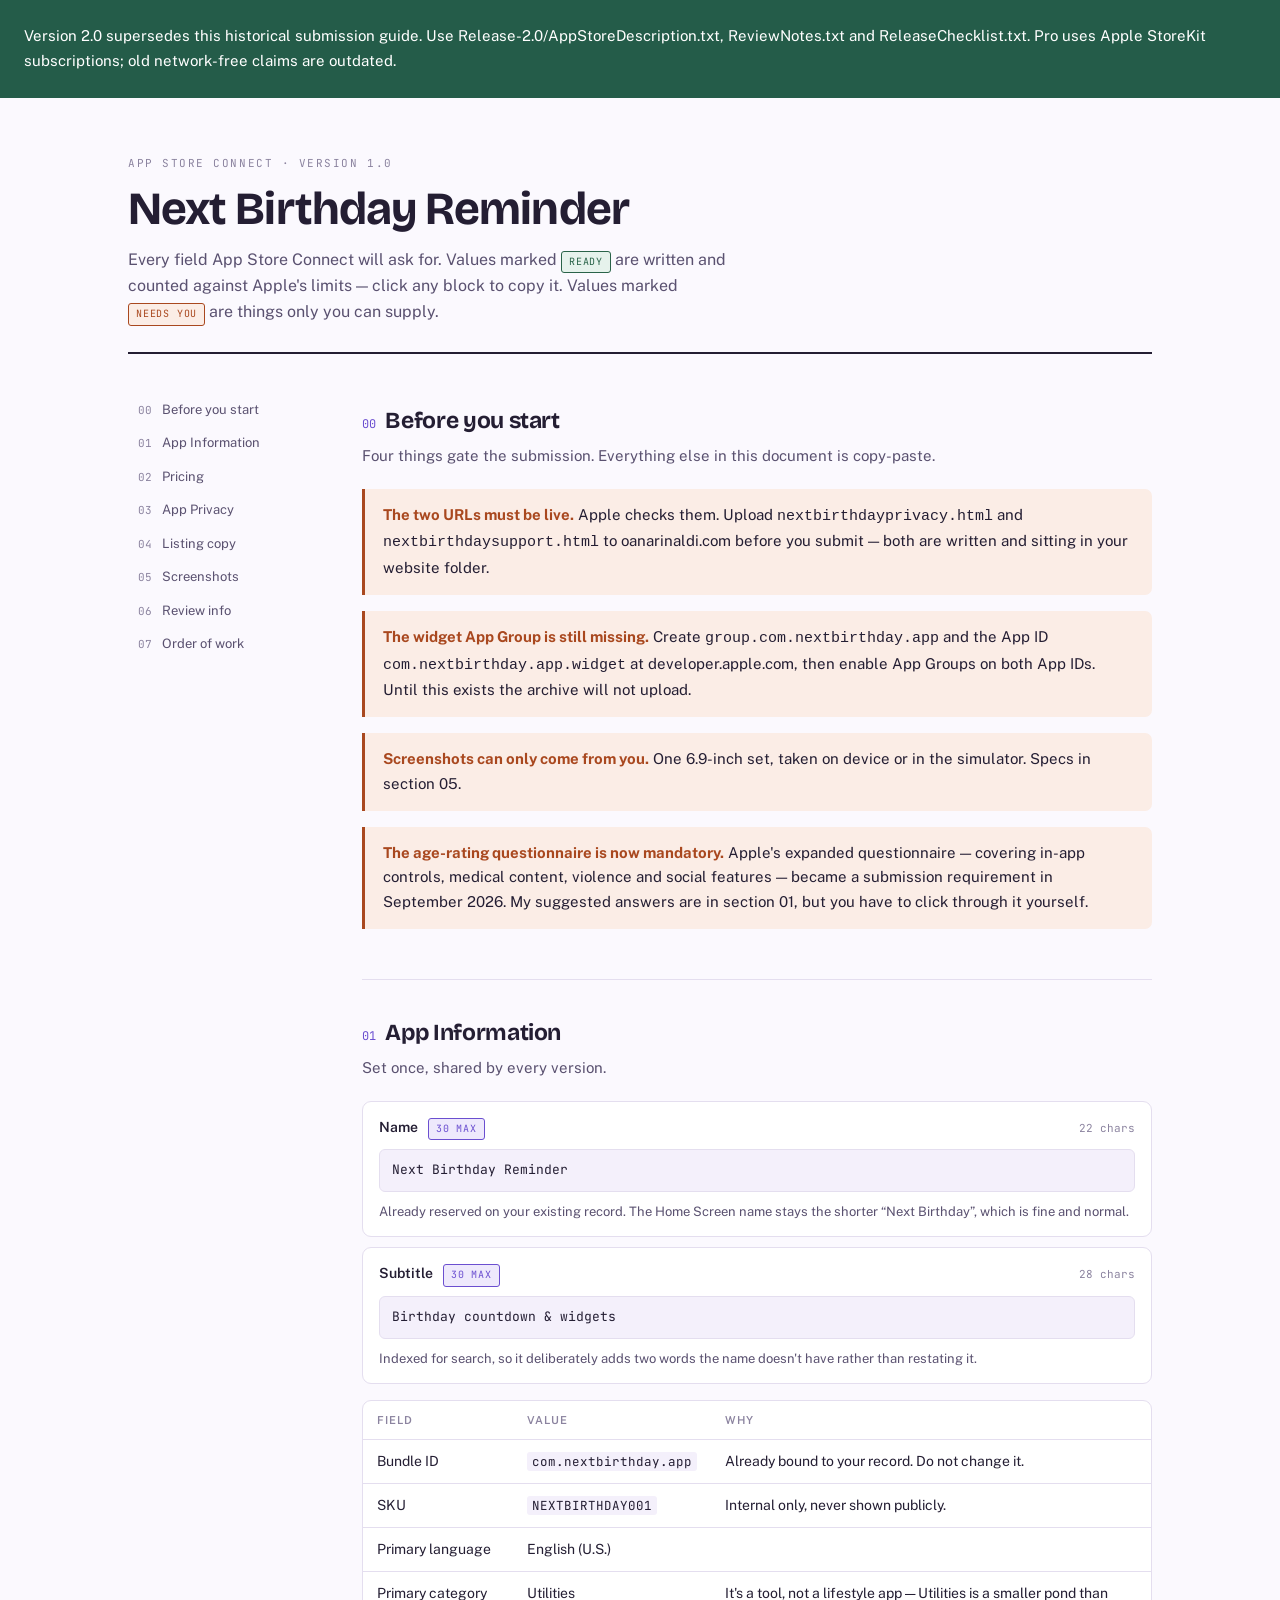
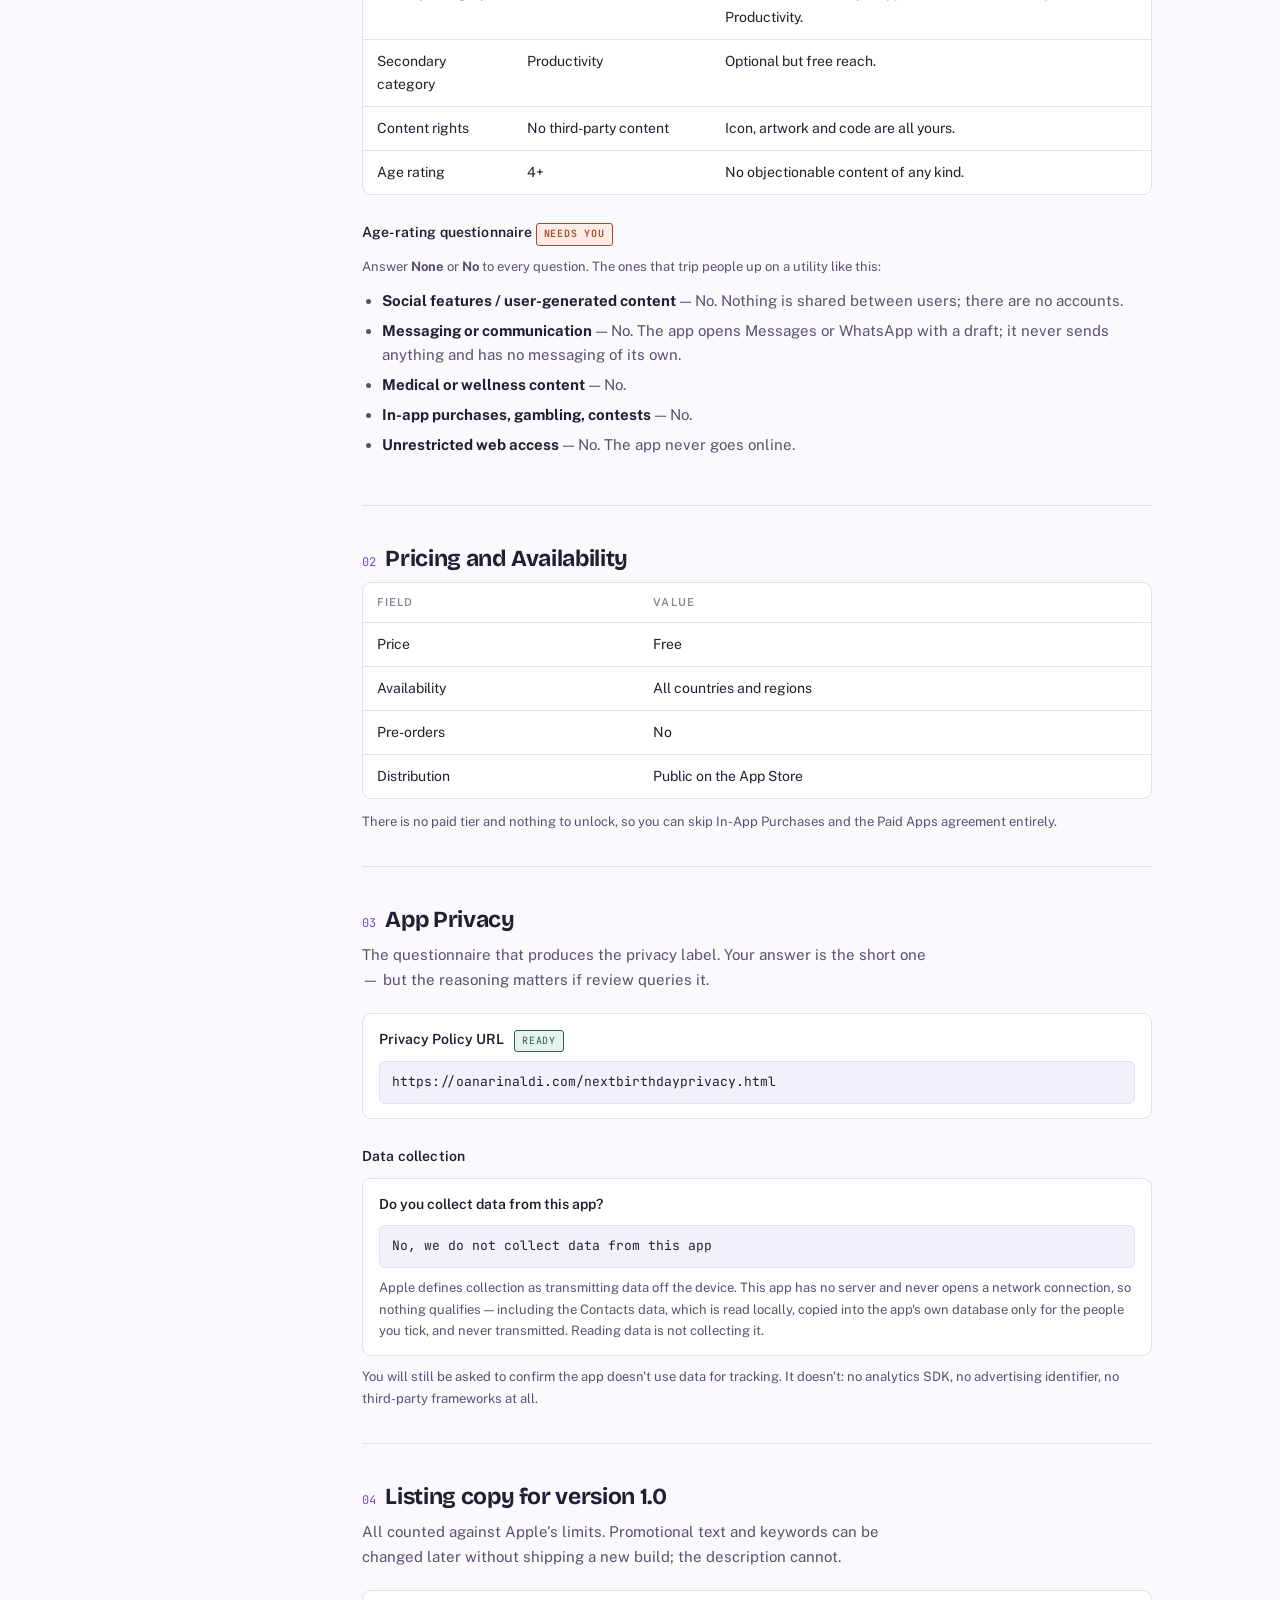
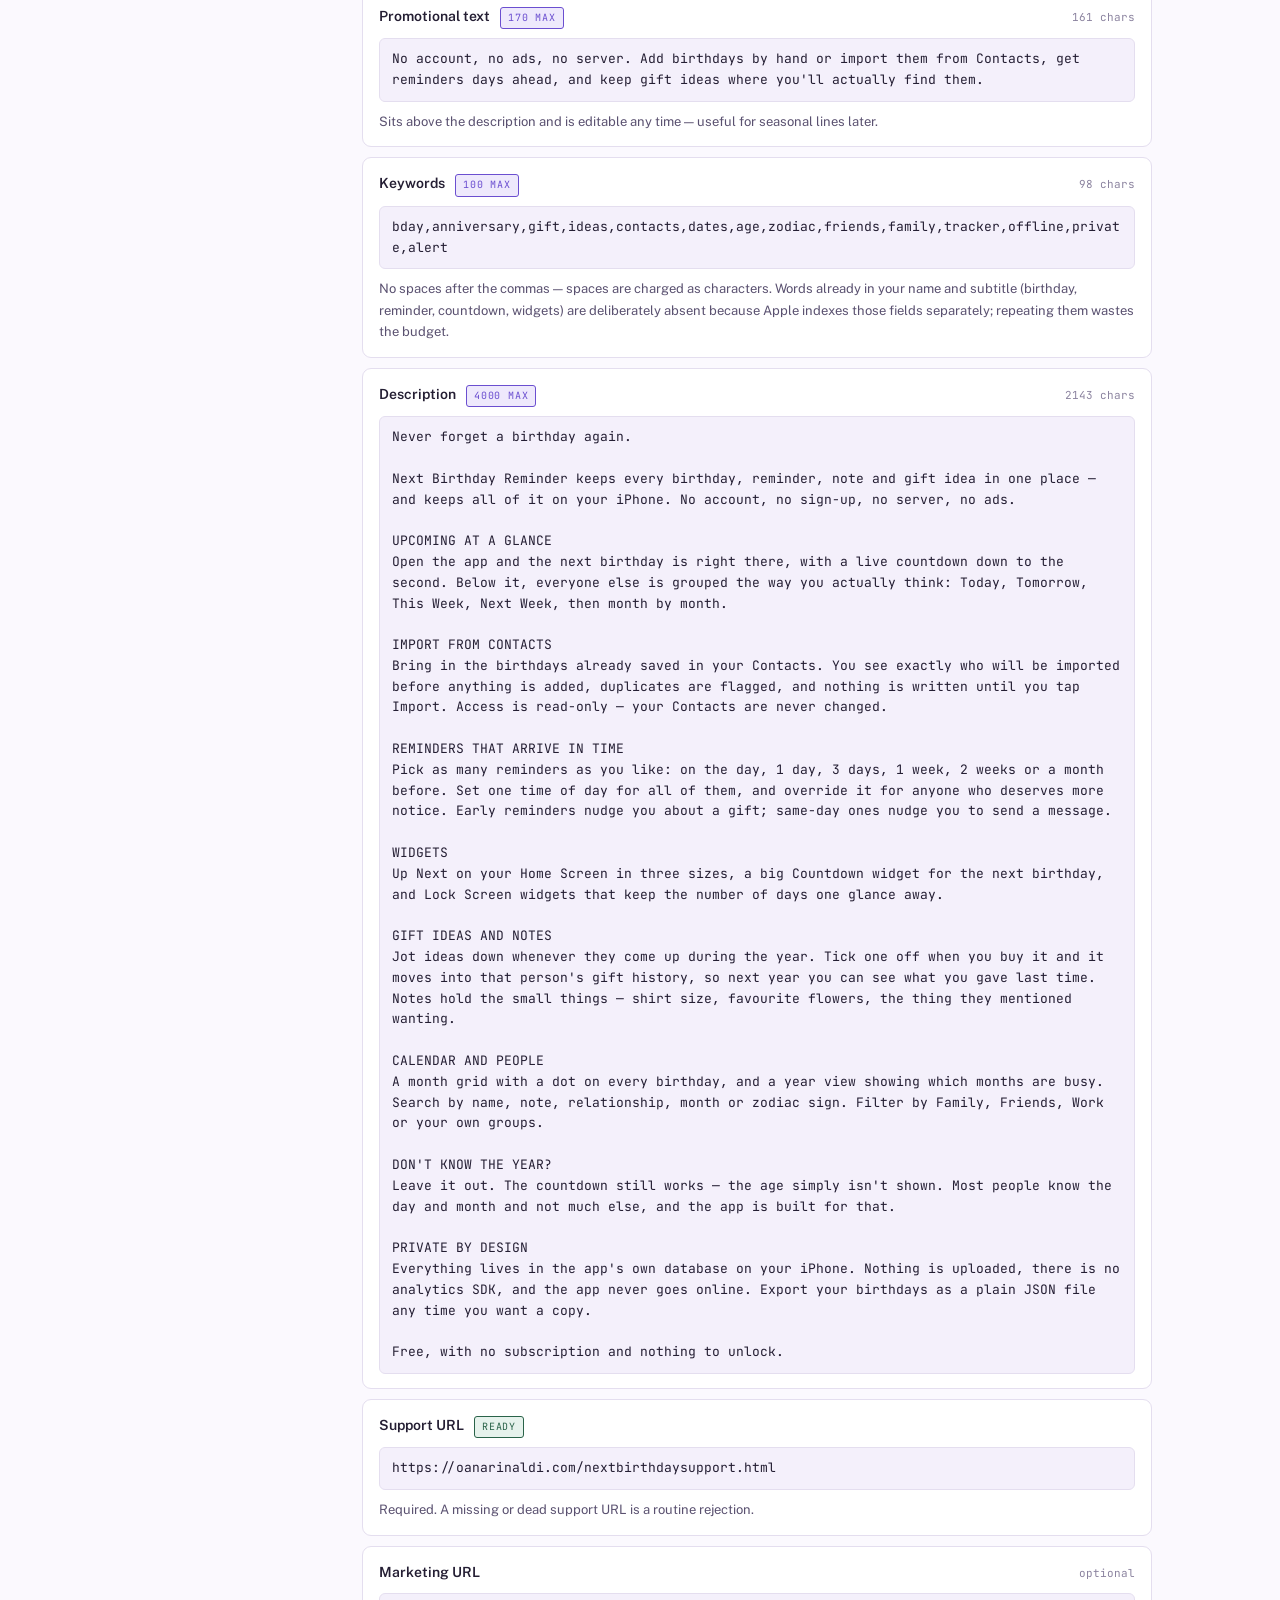
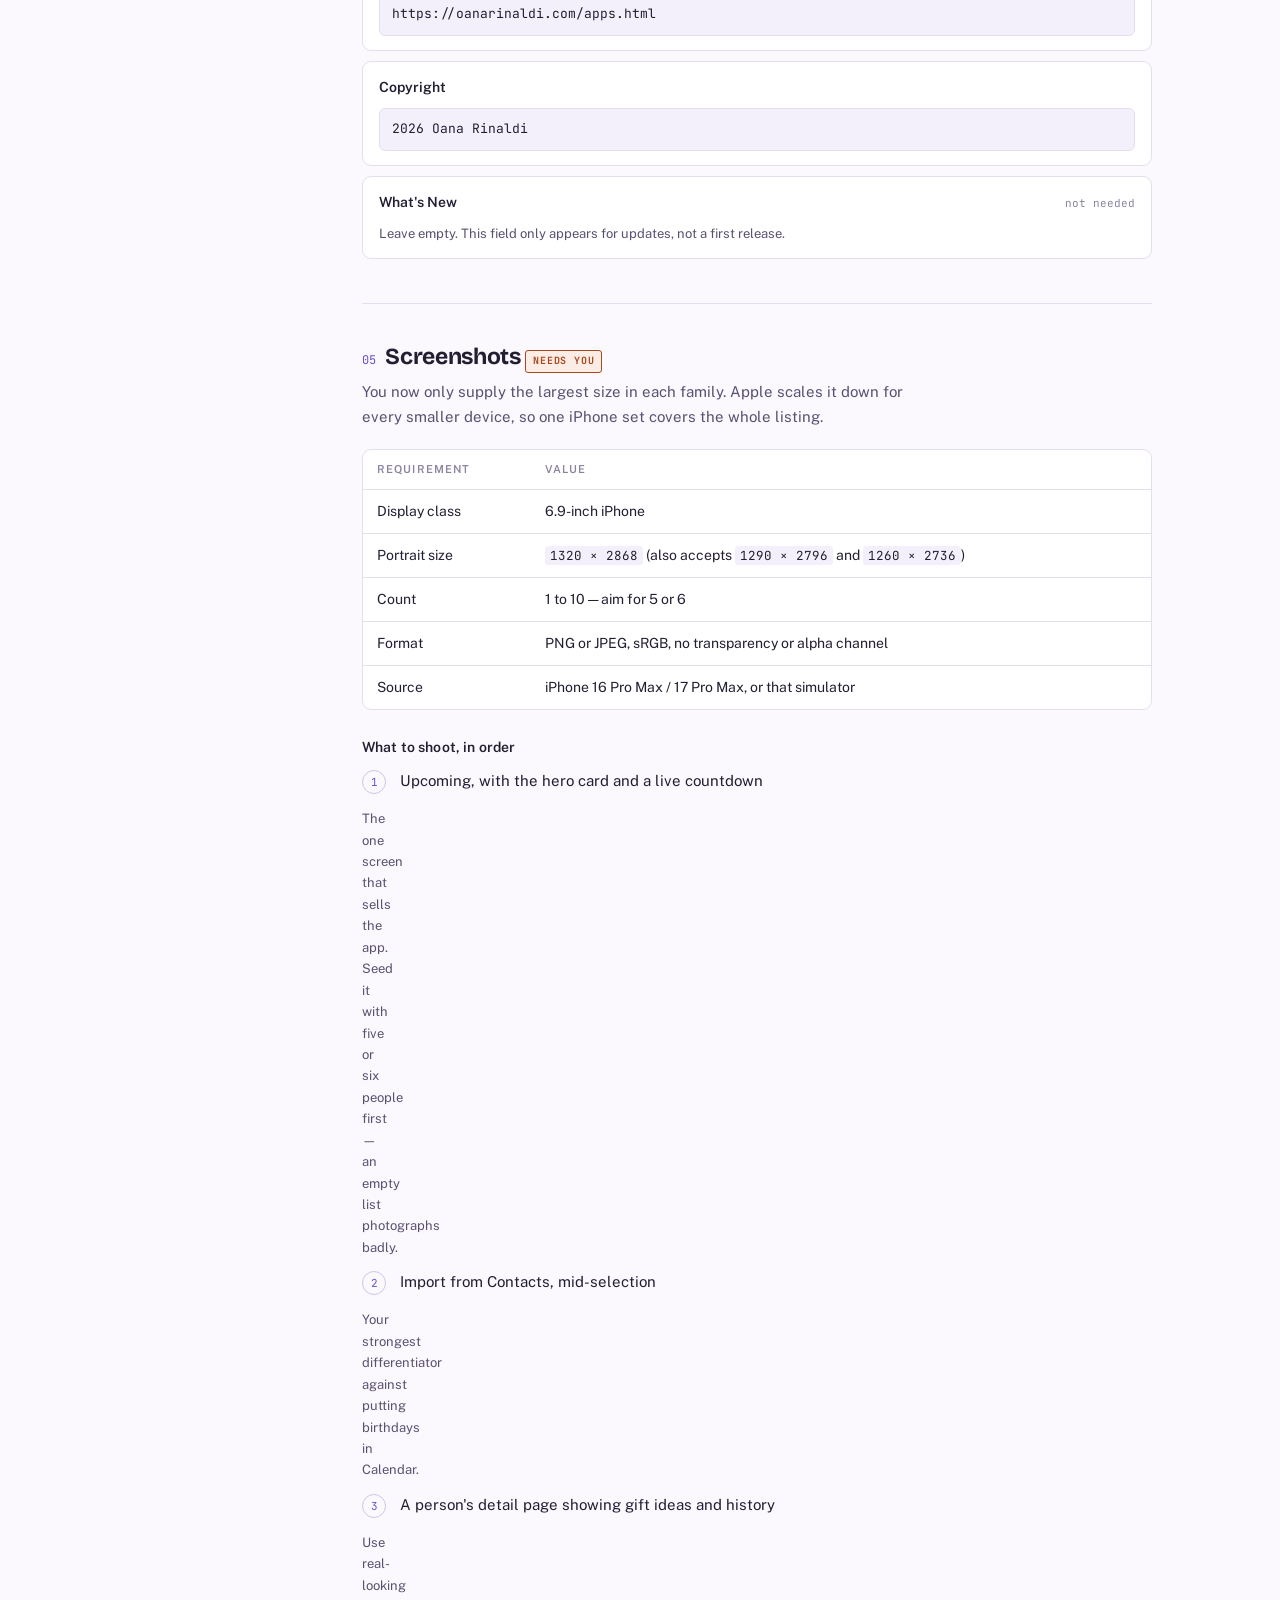
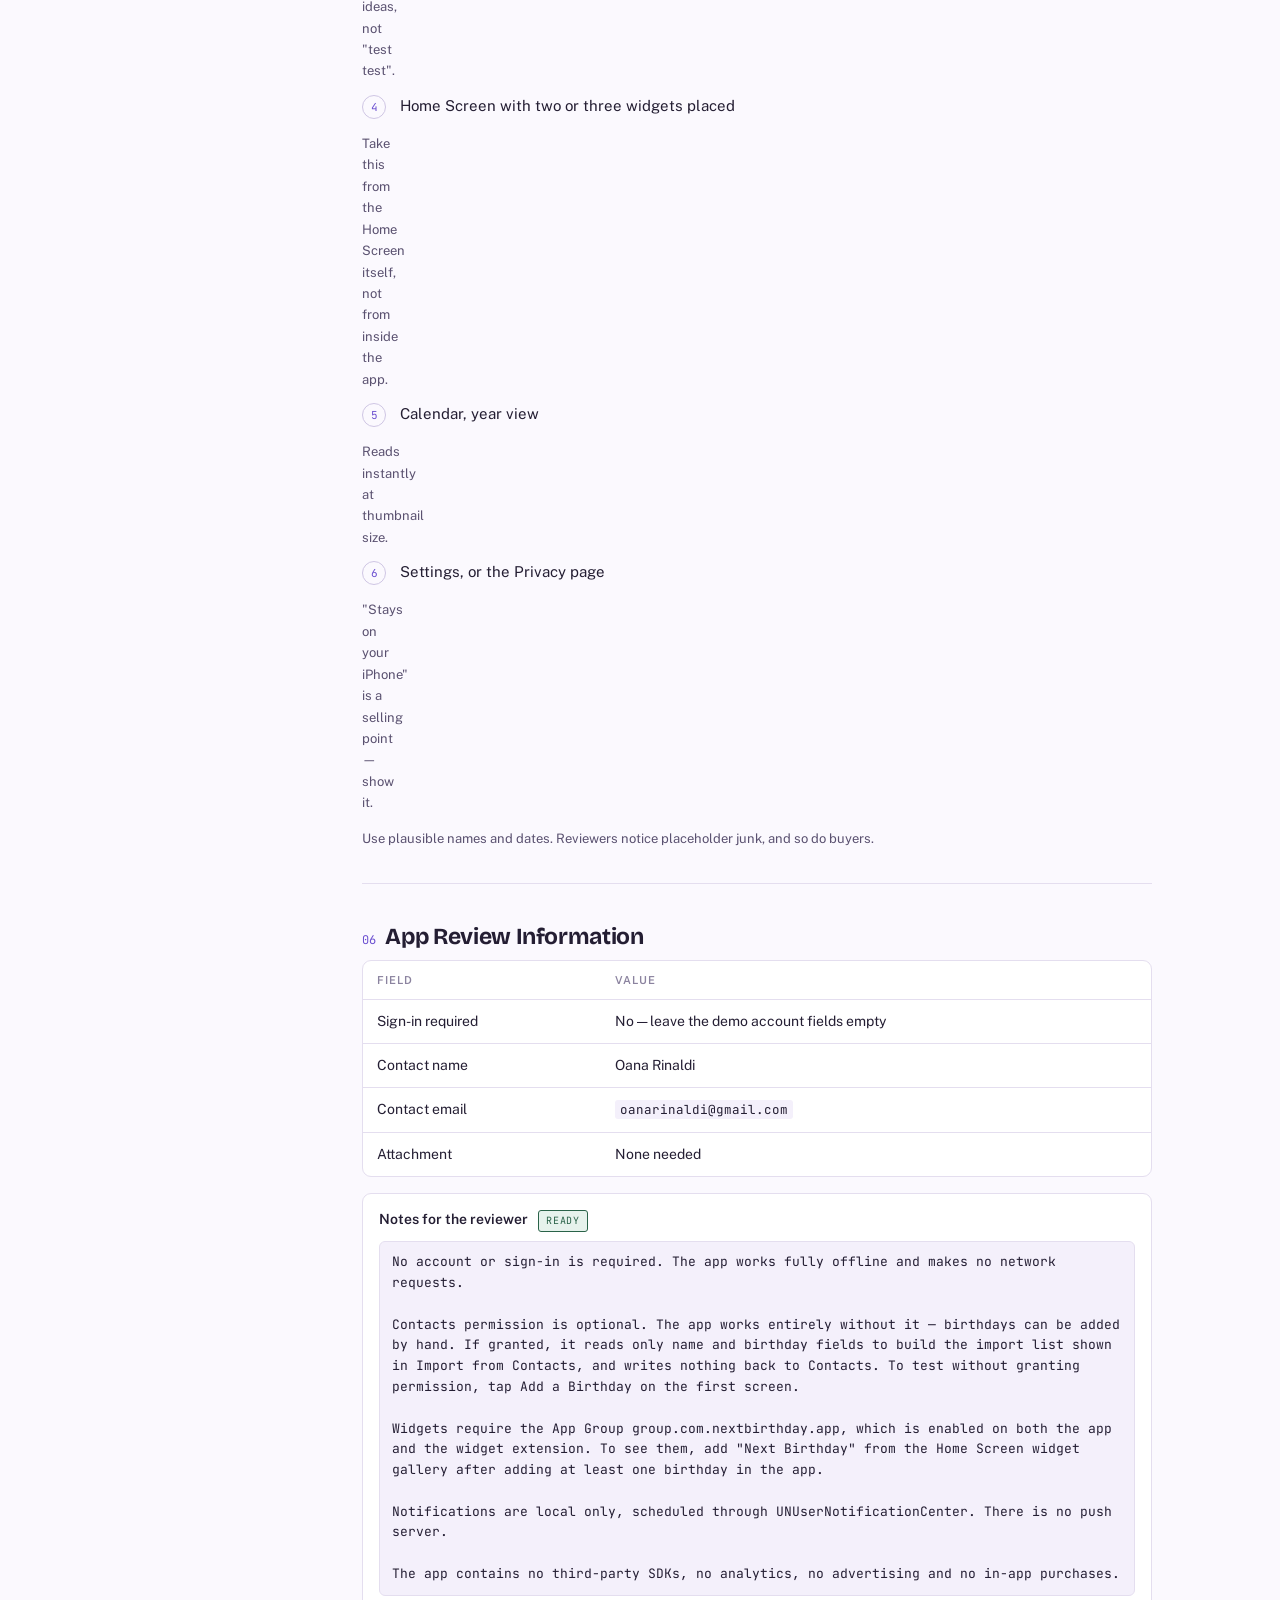
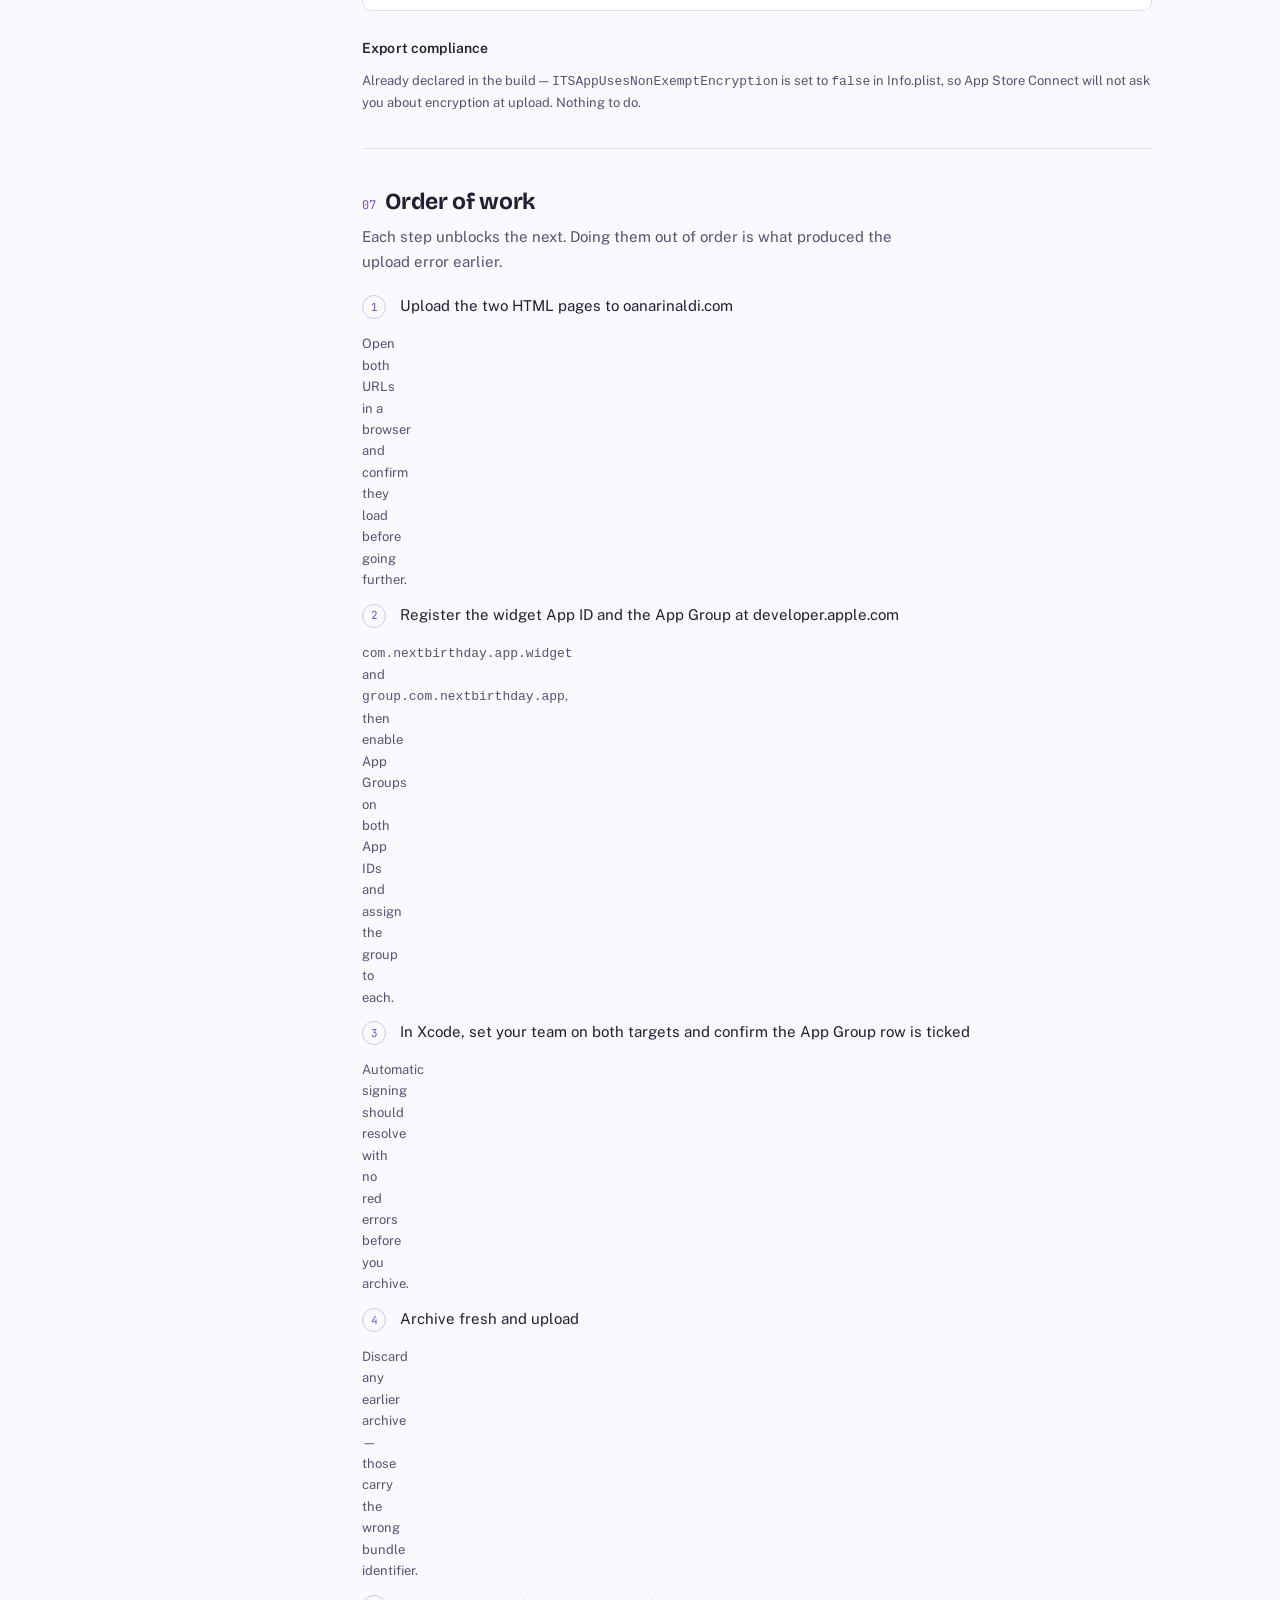
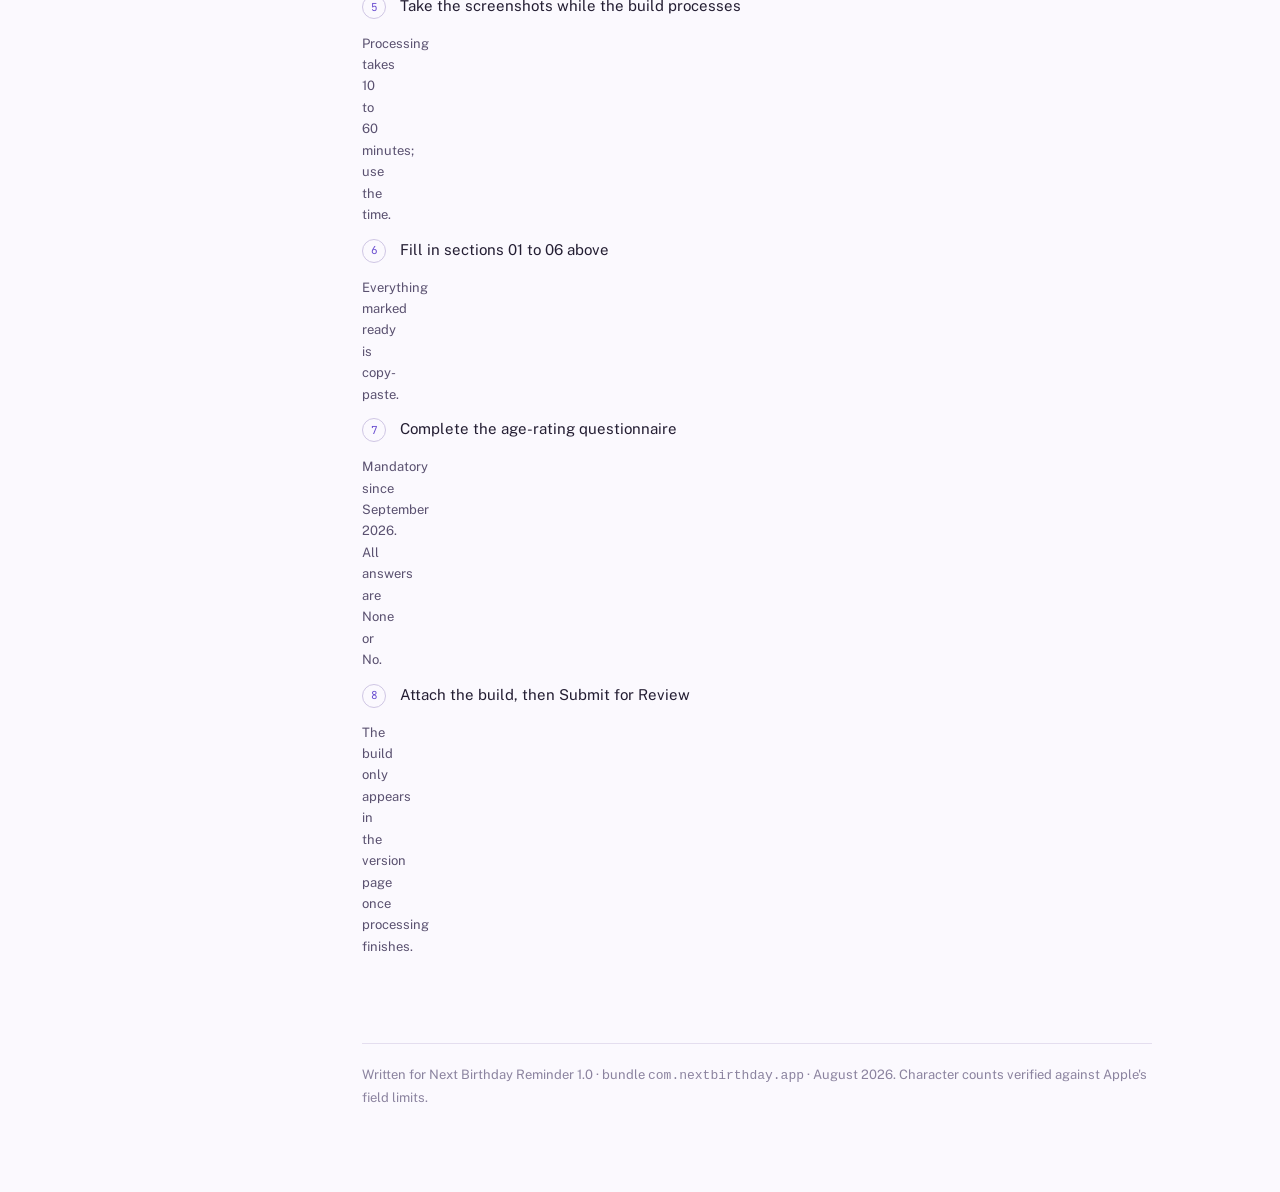
==== commit 4b2098b6: "Reimagine Next Birthday as a thoughtful celebration planner with Pro" ====
--- a/APP-STORE-SUBMISSION.html
+++ b/APP-STORE-SUBMISSION.html
@@ -148,6 +148,7 @@
 </style>
 </head>
 <body>
+<div style="padding:24px;background:#245c49;color:white">Version 2.0 supersedes this historical submission guide. Use Release-2.0/AppStoreDescription.txt, ReviewNotes.txt and ReleaseChecklist.txt. Pro uses Apple StoreKit subscriptions; old network-free claims are outdated.</div>
 <div class="wrap">
 
 <header class="masthead">
